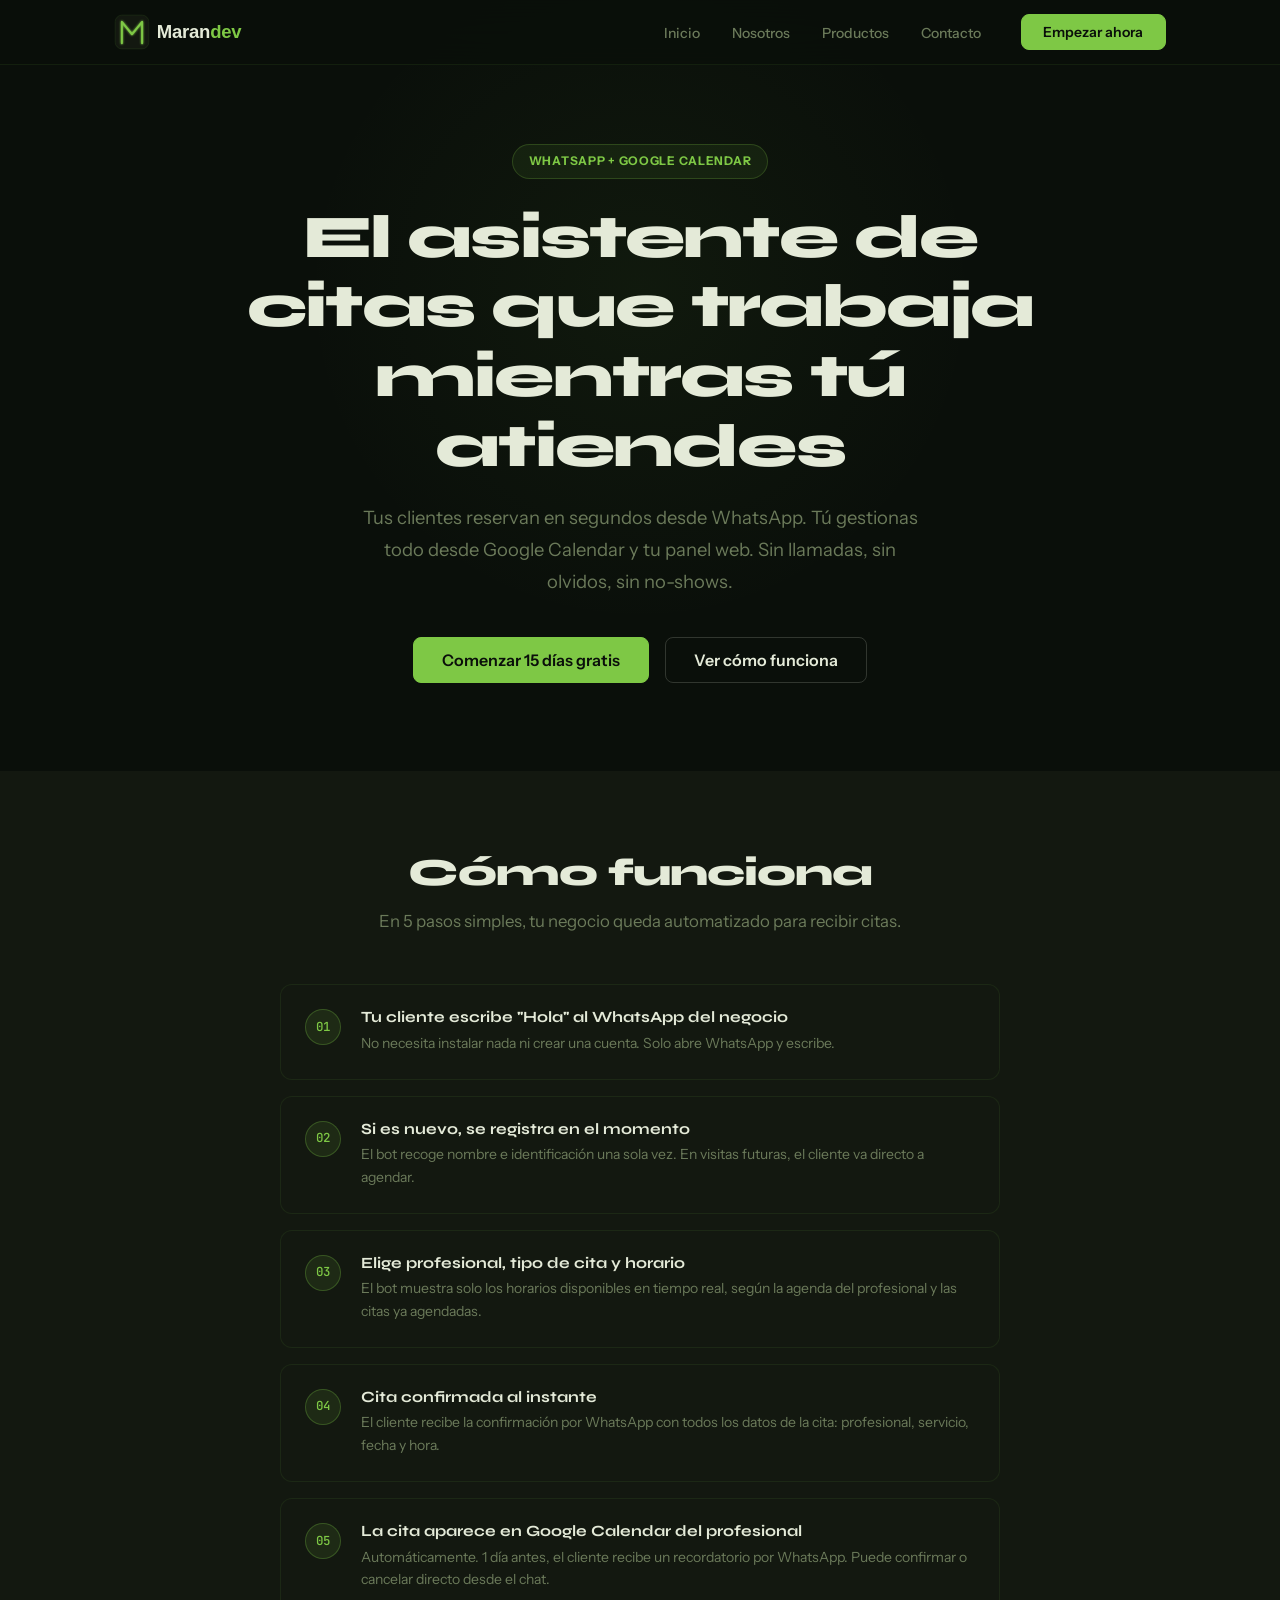
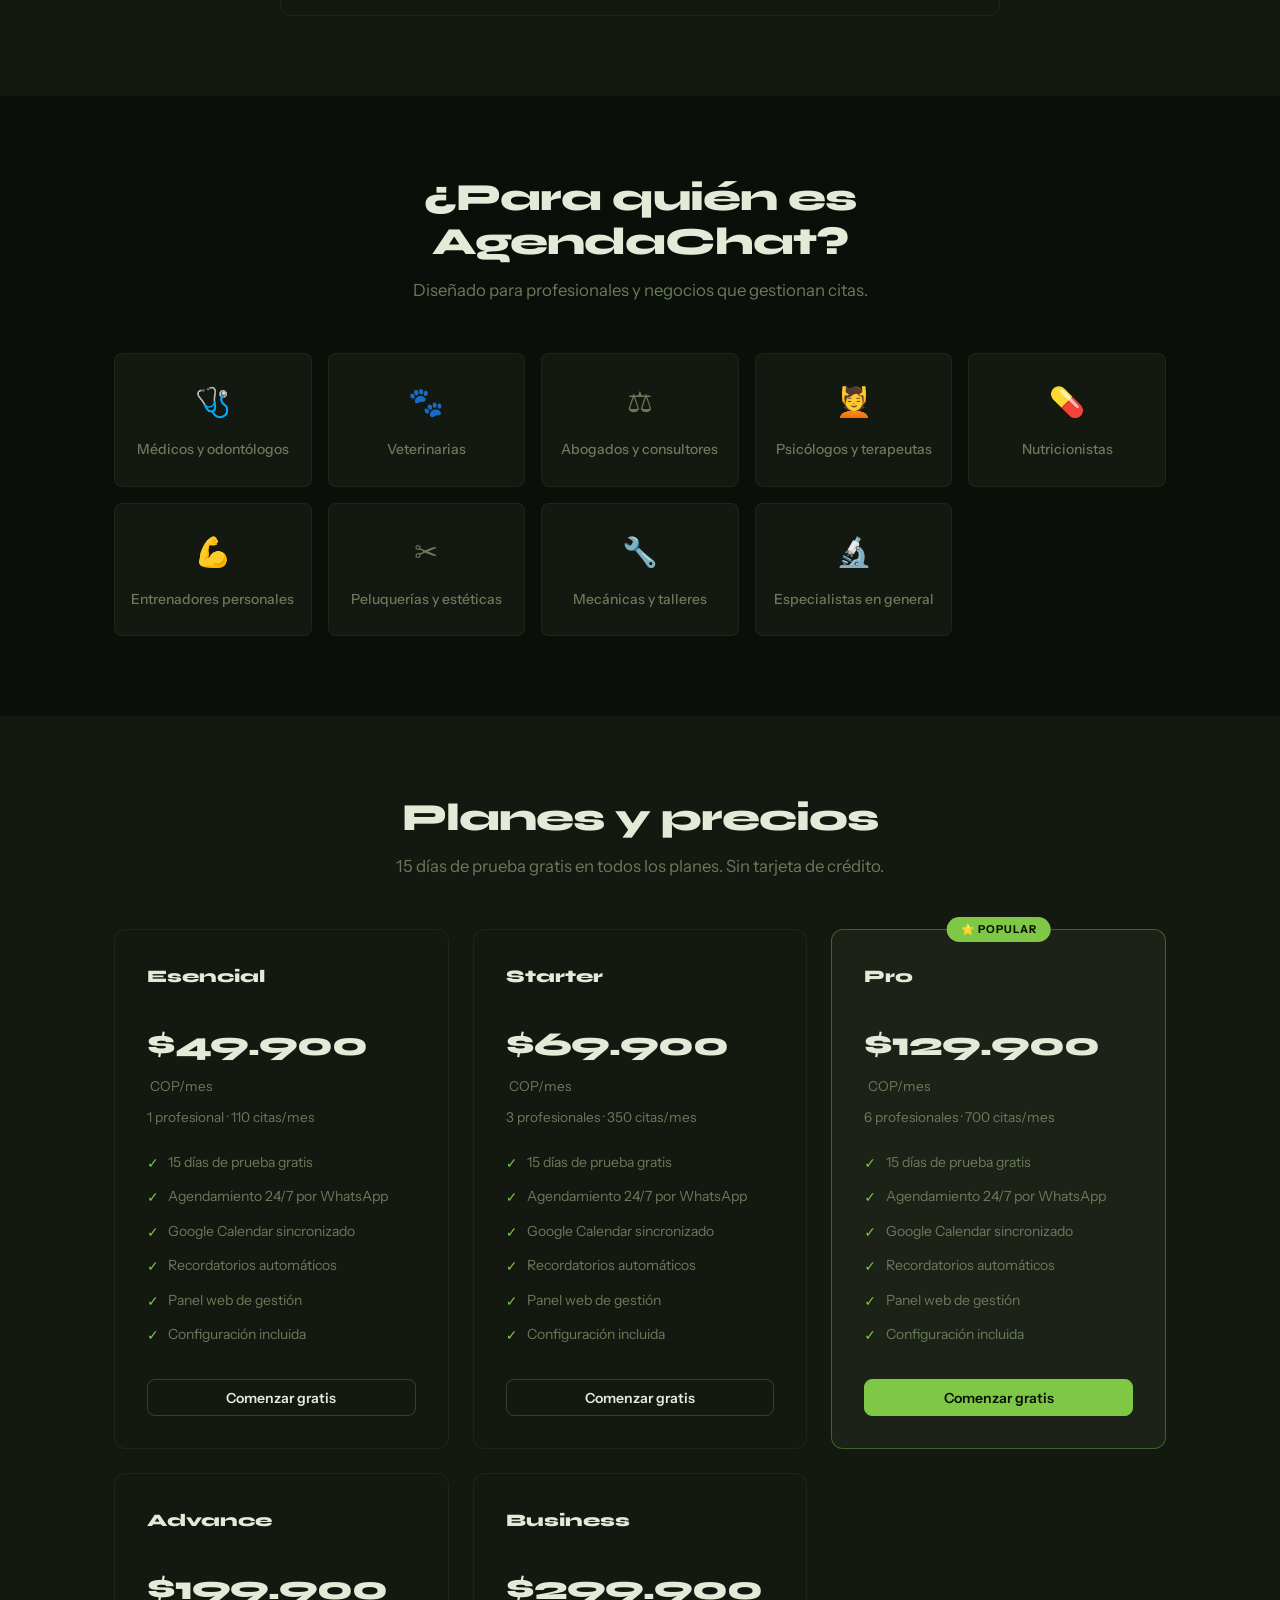
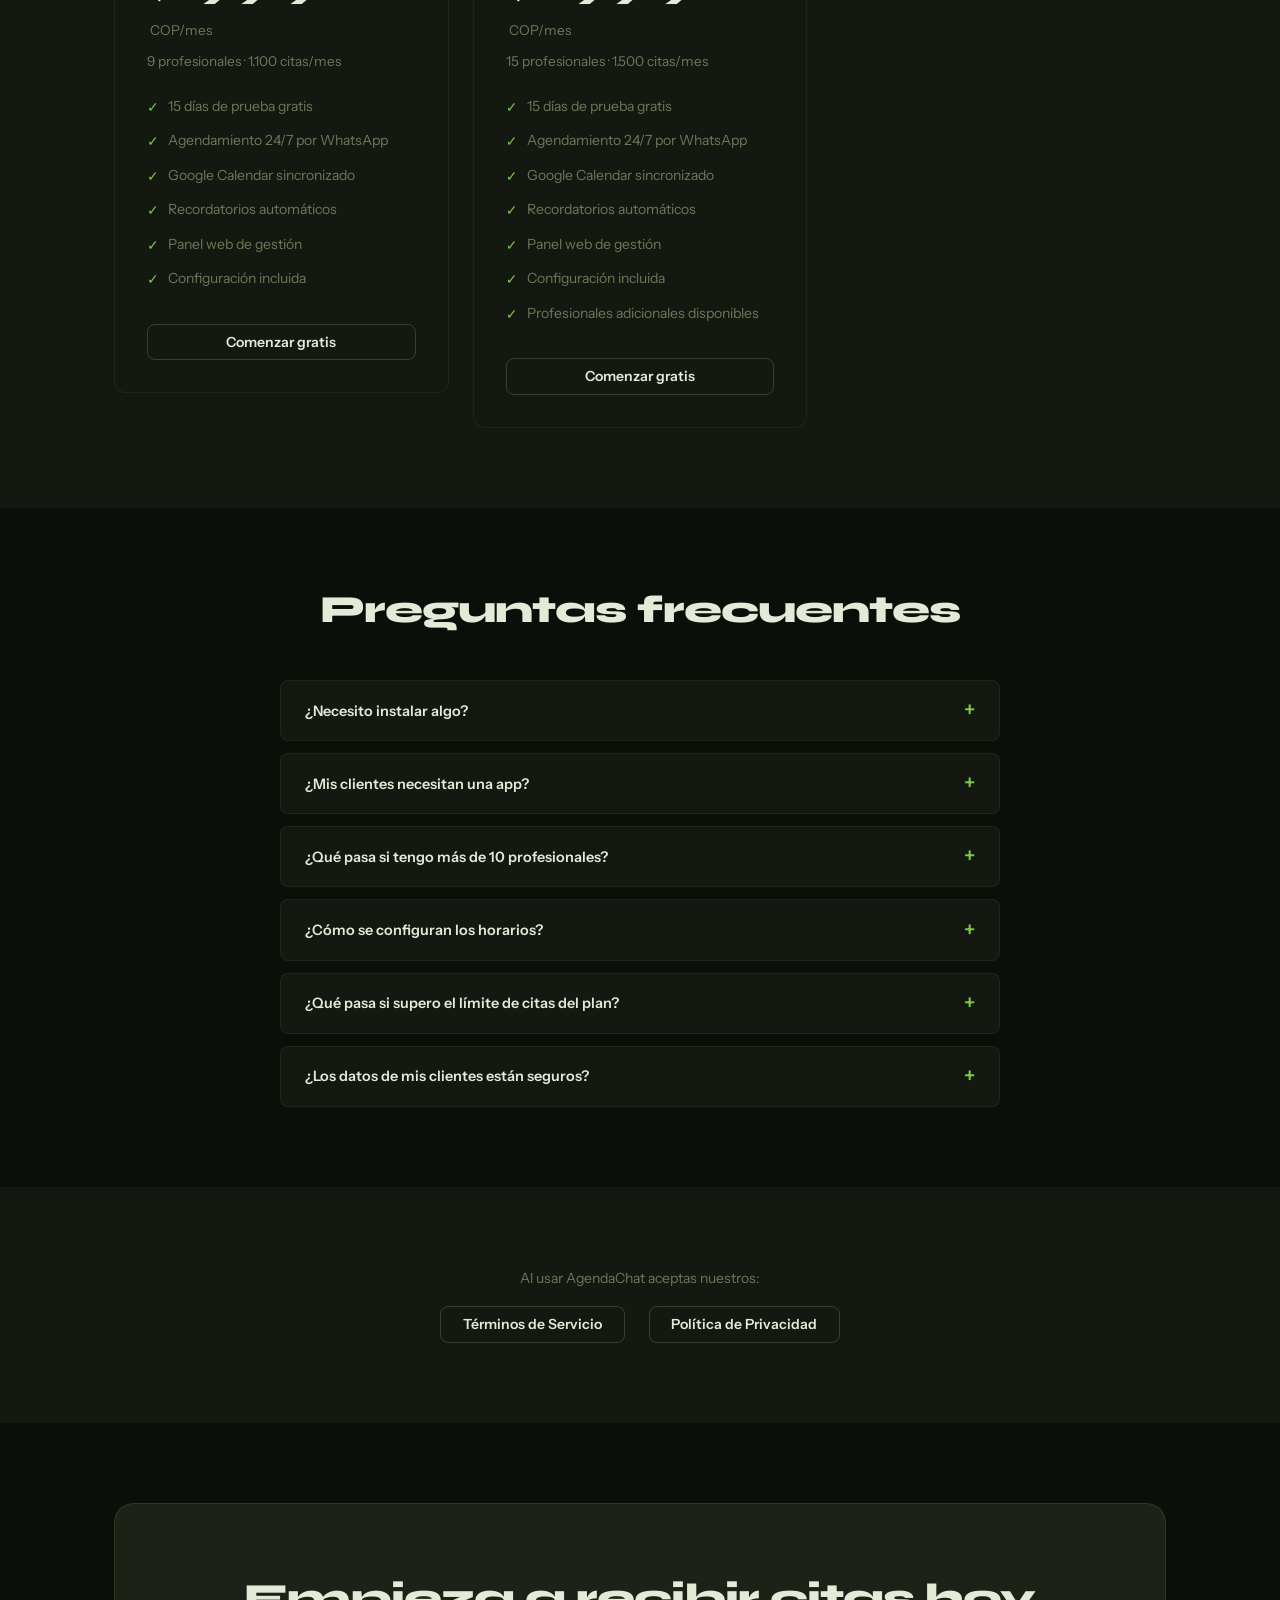
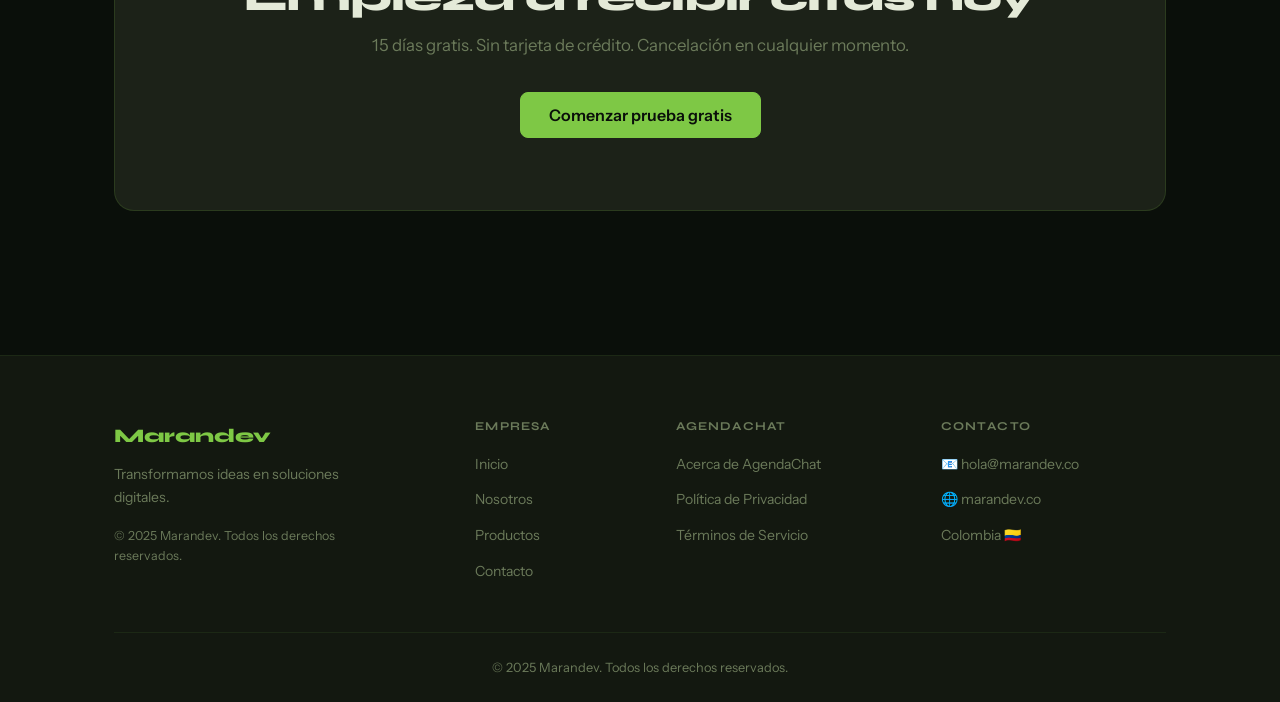
==== agendachat/index.html @ 050d2b7b "updte changes" ====
<!DOCTYPE html>
<html lang="es">
<head>
  <meta charset="UTF-8">
  <meta name="viewport" content="width=device-width, initial-scale=1.0">
  <title>AgendaChat — Agendamiento de citas por WhatsApp</title>
  <meta name="description" content="AgendaChat: tus clientes agendan citas por WhatsApp en segundos. Registro automático, recordatorios y sincronización con Google Calendar. Prueba 15 días gratis.">
  <link rel="preconnect" href="https://fonts.googleapis.com">
  <link rel="preconnect" href="https://fonts.gstatic.com" crossorigin>
  <link href="https://fonts.googleapis.com/css2?family=Instrument+Sans:ital,wght@0,400;0,500;0,600;1,400&family=JetBrains+Mono:wght@400;500&family=Syne:wght@700;800&display=swap" rel="stylesheet">
  <link rel="stylesheet" href="../css/style.css">
  <link rel="icon" type="image/svg+xml" href="/favicon.svg">
</head>
<body>

<!-- NAVBAR -->
<nav class="navbar" role="navigation" aria-label="Navegación principal">
  <div class="navbar-inner">
    <a href="../index.html" class="navbar-logo"><img src="/logo.svg" alt="Marandev" height="36"></a>
    <button class="hamburger" aria-label="Abrir menú" aria-expanded="false">
      <span></span><span></span><span></span>
    </button>
    <div class="navbar-menu">
      <ul class="navbar-nav">
        <li><a href="../index.html">Inicio</a></li>
        <li><a href="../nosotros.html">Nosotros</a></li>
        <li><a href="../productos.html">Productos</a></li>
        <li><a href="../contacto.html">Contacto</a></li>
      </ul>
      <a href="index.html" class="btn btn-primary">Empezar ahora</a>
    </div>
  </div>
</nav>

<main>

  <!-- HERO -->
  <section class="hero">
    <div class="container">
      <div class="hero-badge fade-up">WhatsApp + Google Calendar</div>
      <h1 class="fade-up d1">El asistente de citas que trabaja<br>mientras tú atiendes</h1>
      <p class="hero-sub fade-up d2">Tus clientes reservan en segundos desde WhatsApp. Tú gestionas todo desde Google Calendar y tu panel web. Sin llamadas, sin olvidos, sin no-shows.</p>
      <div class="hero-actions fade-up d3">
        <a href="../contacto.html" class="btn btn-primary btn-lg">Comenzar 15 días gratis</a>
        <a href="#como-funciona" class="btn btn-outline btn-lg">Ver cómo funciona</a>
      </div>
    </div>
  </section>

  <!-- CÓMO FUNCIONA -->
  <section class="section section-bg" id="como-funciona">
    <div class="container">
      <div class="section-header fade-up">
        <h2 class="section-title">Cómo funciona</h2>
        <p class="section-sub">En 5 pasos simples, tu negocio queda automatizado para recibir citas.</p>
      </div>
      <div class="steps">
        <div class="step fade-up d1">
          <div class="step-num">01</div>
          <div class="step-content">
            <h4>Tu cliente escribe "Hola" al WhatsApp del negocio</h4>
            <p>No necesita instalar nada ni crear una cuenta. Solo abre WhatsApp y escribe.</p>
          </div>
        </div>
        <div class="step fade-up d2">
          <div class="step-num">02</div>
          <div class="step-content">
            <h4>Si es nuevo, se registra en el momento</h4>
            <p>El bot recoge nombre e identificación una sola vez. En visitas futuras, el cliente va directo a agendar.</p>
          </div>
        </div>
        <div class="step fade-up d3">
          <div class="step-num">03</div>
          <div class="step-content">
            <h4>Elige profesional, tipo de cita y horario</h4>
            <p>El bot muestra solo los horarios disponibles en tiempo real, según la agenda del profesional y las citas ya agendadas.</p>
          </div>
        </div>
        <div class="step fade-up d1">
          <div class="step-num">04</div>
          <div class="step-content">
            <h4>Cita confirmada al instante</h4>
            <p>El cliente recibe la confirmación por WhatsApp con todos los datos de la cita: profesional, servicio, fecha y hora.</p>
          </div>
        </div>
        <div class="step fade-up d2">
          <div class="step-num">05</div>
          <div class="step-content">
            <h4>La cita aparece en Google Calendar del profesional</h4>
            <p>Automáticamente. 1 día antes, el cliente recibe un recordatorio por WhatsApp. Puede confirmar o cancelar directo desde el chat.</p>
          </div>
        </div>
      </div>
    </div>
  </section>

  <!-- PARA QUIÉN ES -->
  <section class="section">
    <div class="container">
      <div class="section-header fade-up">
        <h2 class="section-title">¿Para quién es AgendaChat?</h2>
        <p class="section-sub">Diseñado para profesionales y negocios que gestionan citas.</p>
      </div>
      <div class="para-quien-grid fade-up d1">
        <div class="para-quien-item">
          <span class="icon">🩺</span>
          <span>Médicos y odontólogos</span>
        </div>
        <div class="para-quien-item">
          <span class="icon">🐾</span>
          <span>Veterinarias</span>
        </div>
        <div class="para-quien-item">
          <span class="icon">⚖️</span>
          <span>Abogados y consultores</span>
        </div>
        <div class="para-quien-item">
          <span class="icon">💆</span>
          <span>Psicólogos y terapeutas</span>
        </div>
        <div class="para-quien-item">
          <span class="icon">💊</span>
          <span>Nutricionistas</span>
        </div>
        <div class="para-quien-item">
          <span class="icon">💪</span>
          <span>Entrenadores personales</span>
        </div>
        <div class="para-quien-item">
          <span class="icon">✂️</span>
          <span>Peluquerías y estéticas</span>
        </div>
        <div class="para-quien-item">
          <span class="icon">🔧</span>
          <span>Mecánicas y talleres</span>
        </div>
        <div class="para-quien-item">
          <span class="icon">🔬</span>
          <span>Especialistas en general</span>
        </div>
      </div>
    </div>
  </section>

  <!-- PLANES -->
  <section class="section section-bg">
    <div class="container">

      <div class="section-header fade-up">
        <h2 class="section-title">Planes y precios</h2>
        <p class="section-sub">15 días de prueba gratis en todos los planes. Sin tarjeta de crédito.</p>
      </div>

      <div class="plans-grid fade-up d1" style="justify-content:center">

        <!-- Esencial -->
        <div class="plan-card">
          <p class="plan-name">Esencial</p>
          <div class="plan-price">
            <span class="amount">$49.900</span>
            <span class="period">COP/mes</span>
          </div>
          <p class="plan-desc">1 profesional · 110 citas/mes</p>
          <ul class="plan-features">
            <li class="plan-feature"><span class="plan-check">✓</span> 15 días de prueba gratis</li>
            <li class="plan-feature"><span class="plan-check">✓</span> Agendamiento 24/7 por WhatsApp</li>
            <li class="plan-feature"><span class="plan-check">✓</span> Google Calendar sincronizado</li>
            <li class="plan-feature"><span class="plan-check">✓</span> Recordatorios automáticos</li>
            <li class="plan-feature"><span class="plan-check">✓</span> Panel web de gestión</li>
            <li class="plan-feature"><span class="plan-check">✓</span> Configuración incluida</li>
          </ul>
          <a href="../contacto.html" class="btn btn-outline">Comenzar gratis</a>
        </div>

        <!-- Starter -->
        <div class="plan-card">
          <p class="plan-name">Starter</p>
          <div class="plan-price">
            <span class="amount">$69.900</span>
            <span class="period">COP/mes</span>
          </div>
          <p class="plan-desc">3 profesionales · 350 citas/mes</p>
          <ul class="plan-features">
            <li class="plan-feature"><span class="plan-check">✓</span> 15 días de prueba gratis</li>
            <li class="plan-feature"><span class="plan-check">✓</span> Agendamiento 24/7 por WhatsApp</li>
            <li class="plan-feature"><span class="plan-check">✓</span> Google Calendar sincronizado</li>
            <li class="plan-feature"><span class="plan-check">✓</span> Recordatorios automáticos</li>
            <li class="plan-feature"><span class="plan-check">✓</span> Panel web de gestión</li>
            <li class="plan-feature"><span class="plan-check">✓</span> Configuración incluida</li>
          </ul>
          <a href="../contacto.html" class="btn btn-outline">Comenzar gratis</a>
        </div>

        <!-- Pro -->
        <div class="plan-card popular">
          <div class="plan-popular-badge">⭐ Popular</div>
          <p class="plan-name">Pro</p>
          <div class="plan-price">
            <span class="amount">$129.900</span>
            <span class="period">COP/mes</span>
          </div>
          <p class="plan-desc">6 profesionales · 700 citas/mes</p>
          <ul class="plan-features">
            <li class="plan-feature"><span class="plan-check">✓</span> 15 días de prueba gratis</li>
            <li class="plan-feature"><span class="plan-check">✓</span> Agendamiento 24/7 por WhatsApp</li>
            <li class="plan-feature"><span class="plan-check">✓</span> Google Calendar sincronizado</li>
            <li class="plan-feature"><span class="plan-check">✓</span> Recordatorios automáticos</li>
            <li class="plan-feature"><span class="plan-check">✓</span> Panel web de gestión</li>
            <li class="plan-feature"><span class="plan-check">✓</span> Configuración incluida</li>
          </ul>
          <a href="../contacto.html" class="btn btn-primary">Comenzar gratis</a>
        </div>

        <!-- Advance -->
        <div class="plan-card">
          <p class="plan-name">Advance</p>
          <div class="plan-price">
            <span class="amount">$199.900</span>
            <span class="period">COP/mes</span>
          </div>
          <p class="plan-desc">9 profesionales · 1.100 citas/mes</p>
          <ul class="plan-features">
            <li class="plan-feature"><span class="plan-check">✓</span> 15 días de prueba gratis</li>
            <li class="plan-feature"><span class="plan-check">✓</span> Agendamiento 24/7 por WhatsApp</li>
            <li class="plan-feature"><span class="plan-check">✓</span> Google Calendar sincronizado</li>
            <li class="plan-feature"><span class="plan-check">✓</span> Recordatorios automáticos</li>
            <li class="plan-feature"><span class="plan-check">✓</span> Panel web de gestión</li>
            <li class="plan-feature"><span class="plan-check">✓</span> Configuración incluida</li>
          </ul>
          <a href="../contacto.html" class="btn btn-outline">Comenzar gratis</a>
        </div>

        <!-- Business -->
        <div class="plan-card">
          <p class="plan-name">Business</p>
          <div class="plan-price">
            <span class="amount">$299.900</span>
            <span class="period">COP/mes</span>
          </div>
          <p class="plan-desc">15 profesionales · 1.500 citas/mes</p>
          <ul class="plan-features">
            <li class="plan-feature"><span class="plan-check">✓</span> 15 días de prueba gratis</li>
            <li class="plan-feature"><span class="plan-check">✓</span> Agendamiento 24/7 por WhatsApp</li>
            <li class="plan-feature"><span class="plan-check">✓</span> Google Calendar sincronizado</li>
            <li class="plan-feature"><span class="plan-check">✓</span> Recordatorios automáticos</li>
            <li class="plan-feature"><span class="plan-check">✓</span> Panel web de gestión</li>
            <li class="plan-feature"><span class="plan-check">✓</span> Configuración incluida</li>
            <li class="plan-feature"><span class="plan-check">✓</span> Profesionales adicionales disponibles</li>
          </ul>
          <a href="../contacto.html" class="btn btn-outline">Comenzar gratis</a>
        </div>

      </div>
    </div>
  </section>

  <!-- FAQ -->
  <section class="section">
    <div class="container">
      <div class="section-header fade-up">
        <h2 class="section-title">Preguntas frecuentes</h2>
      </div>
      <div class="faq fade-up d1">

        <div class="faq-item">
          <button class="faq-question" aria-expanded="false">
            ¿Necesito instalar algo?
            <span class="faq-icon">+</span>
          </button>
          <div class="faq-answer">
            <div class="faq-answer-inner">
              No. AgendaChat funciona con WhatsApp y Google Calendar que ya tienes. No hay apps que descargar ni software que instalar.
            </div>
          </div>
        </div>

        <div class="faq-item">
          <button class="faq-question" aria-expanded="false">
            ¿Mis clientes necesitan una app?
            <span class="faq-icon">+</span>
          </button>
          <div class="faq-answer">
            <div class="faq-answer-inner">
              No. Solo necesitan WhatsApp, que prácticamente todos tienen instalado en su teléfono. El proceso es completamente natural: abren un chat y el bot los guía.
            </div>
          </div>
        </div>

        <div class="faq-item">
          <button class="faq-question" aria-expanded="false">
            ¿Qué pasa si tengo más de 10 profesionales?
            <span class="faq-icon">+</span>
          </button>
          <div class="faq-answer">
            <div class="faq-answer-inner">
              El plan Business cubre hasta 15 profesionales. Si necesitas más, puedes agregar profesionales adicionales por $32.000 COP/mes cada uno (+120 citas/mes por profesional). Contáctanos y lo configuramos juntos.
            </div>
          </div>
        </div>

        <div class="faq-item">
          <button class="faq-question" aria-expanded="false">
            ¿Cómo se configuran los horarios?
            <span class="faq-icon">+</span>
          </button>
          <div class="faq-answer">
            <div class="faq-answer-inner">
              Nosotros configuramos todo en el onboarding inicial: horarios, servicios y disponibilidad. Después puedes ajustar los horarios desde el panel web cuando lo necesites, sin depender de nosotros.
            </div>
          </div>
        </div>

        <div class="faq-item">
          <button class="faq-question" aria-expanded="false">
            ¿Qué pasa si supero el límite de citas del plan?
            <span class="faq-icon">+</span>
          </button>
          <div class="faq-answer">
            <div class="faq-answer-inner">
              Las citas adicionales se cobran según tu plan (entre $90 y $200 COP por cita extra). El servicio no se interrumpe. Si ves que superas el límite con frecuencia, te recomendaremos el plan más adecuado.
            </div>
          </div>
        </div>

        <div class="faq-item">
          <button class="faq-question" aria-expanded="false">
            ¿Los datos de mis clientes están seguros?
            <span class="faq-icon">+</span>
          </button>
          <div class="faq-answer">
            <div class="faq-answer-inner">
              Sí. Implementamos medidas de seguridad técnicas y organizativas para proteger la información. Para más detalles, consulta nuestra <a href="privacidad.html" style="color:var(--green)">Política de Privacidad</a>.
            </div>
          </div>
        </div>

      </div>
    </div>
  </section>

  <!-- LINKS LEGALES -->
  <section class="section section-bg">
    <div class="container">
      <div style="max-width:620px;margin:0 auto;text-align:center" class="fade-up">
        <p style="font-size:0.875rem;color:var(--muted);margin-bottom:1rem">Al usar AgendaChat aceptas nuestros:</p>
        <div style="display:flex;gap:1.5rem;justify-content:center;flex-wrap:wrap">
          <a href="terminos.html" class="btn btn-outline">Términos de Servicio</a>
          <a href="privacidad.html" class="btn btn-outline">Política de Privacidad</a>
        </div>
      </div>
    </div>
  </section>

  <!-- CTA -->
  <section class="section">
    <div class="container">
      <div class="cta-banner fade-up">
        <h2>Empieza a recibir citas hoy</h2>
        <p>15 días gratis. Sin tarjeta de crédito. Cancelación en cualquier momento.</p>
        <a href="../contacto.html" class="btn btn-primary btn-lg">Comenzar prueba gratis</a>
      </div>
    </div>
  </section>

</main>

<!-- FOOTER -->
<footer class="footer">
  <div class="container">
    <div class="footer-grid">
      <div class="footer-col">
        <a href="../index.html" class="footer-logo">Marandev</a>
        <p>Transformamos ideas en soluciones digitales.</p>
        <p class="footer-copy">© 2025 Marandev. Todos los derechos reservados.</p>
      </div>
      <div class="footer-col">
        <h4>Empresa</h4>
        <ul>
          <li><a href="../index.html">Inicio</a></li>
          <li><a href="../nosotros.html">Nosotros</a></li>
          <li><a href="../productos.html">Productos</a></li>
          <li><a href="../contacto.html">Contacto</a></li>
        </ul>
      </div>
      <div class="footer-col">
        <h4>AgendaChat</h4>
        <ul>
          <li><a href="index.html">Acerca de AgendaChat</a></li>
          <li><a href="privacidad.html">Política de Privacidad</a></li>
          <li><a href="terminos.html">Términos de Servicio</a></li>
        </ul>
      </div>
      <div class="footer-col">
        <h4>Contacto</h4>
        <ul>
          <li><span>📧 hola@marandev.co</span></li>
          <li><span>🌐 marandev.co</span></li>
          <li><span>Colombia 🇨🇴</span></li>
        </ul>
      </div>
    </div>
    <div class="footer-bottom">
      <p>© 2025 Marandev. Todos los derechos reservados.</p>
    </div>
  </div>
</footer>

<script src="../js/main.js"></script>
</body>
</html>
---- css/style.css ----
/* ============================================================
   Marandev.co — Estilos globales
   ============================================================ */

/* Fuentes Google */
@import url('https://fonts.googleapis.com/css2?family=Instrument+Sans:ital,wght@0,400;0,500;0,600;1,400&family=JetBrains+Mono:wght@400;500&family=Syne:wght@700;800&display=swap');

/* Variables */
:root {
  --bg:        #0a0f0a;
  --surface:   #131810;
  --surface-2: #1c2218;
  --green:     #7ec845;
  --amber:     #f0c040;
  --text:      #e4ead8;
  --muted:     #6b7a5a;
  --border:    rgba(126, 200, 69, 0.09);
  --border-h:  rgba(126, 200, 69, 0.30);
  --max-w:     1100px;
  --r:         12px;
  --r-sm:      8px;
  --t:         0.22s ease;
}

/* Reset */
*, *::before, *::after { box-sizing: border-box; margin: 0; padding: 0; }
html { scroll-behavior: smooth; }
body {
  font-family: 'Instrument Sans', system-ui, sans-serif;
  background: var(--bg);
  color: var(--text);
  line-height: 1.65;
  -webkit-font-smoothing: antialiased;
}
a { color: inherit; text-decoration: none; }
ul { list-style: none; }
img { max-width: 100%; display: block; }
h1, h2, h3, h4, h5 { font-family: 'Syne', sans-serif; line-height: 1.15; }

/* Contenedor */
.container {
  max-width: var(--max-w);
  margin: 0 auto;
  padding: 0 1.5rem;
}

/* ============================================================
   NAVBAR
   ============================================================ */

.navbar {
  position: fixed;
  top: 0; left: 0; right: 0;
  z-index: 1000;
  background: rgba(10, 15, 10, 0.75);
  backdrop-filter: blur(18px);
  -webkit-backdrop-filter: blur(18px);
  border-bottom: 1px solid var(--border);
}

.navbar-inner {
  max-width: var(--max-w);
  margin: 0 auto;
  padding: 0 1.5rem;
  height: 64px;
  display: flex;
  align-items: center;
  justify-content: space-between;
  gap: 2rem;
}

.navbar-logo {
  font-family: 'Syne', sans-serif;
  font-weight: 800;
  font-size: 1.35rem;
  color: var(--green);
  letter-spacing: -0.02em;
  flex-shrink: 0;
}

.navbar-menu {
  display: flex;
  align-items: center;
  gap: 2.5rem;
}

.navbar-nav {
  display: flex;
  align-items: center;
  gap: 2rem;
}

.navbar-nav a {
  font-size: 0.875rem;
  font-weight: 500;
  color: var(--muted);
  transition: color var(--t);
}

.navbar-nav a:hover,
.navbar-nav a.active {
  color: var(--text);
}

/* Hamburger */
.hamburger {
  display: none;
  flex-direction: column;
  justify-content: center;
  gap: 5px;
  width: 38px;
  height: 38px;
  background: none;
  border: none;
  cursor: pointer;
  padding: 6px;
}

.hamburger span {
  display: block;
  width: 22px;
  height: 2px;
  background: var(--text);
  border-radius: 2px;
  transition: all 0.3s ease;
  transform-origin: center;
}

.hamburger.open span:nth-child(1) { transform: translateY(7px) rotate(45deg); }
.hamburger.open span:nth-child(2) { opacity: 0; transform: scaleX(0); }
.hamburger.open span:nth-child(3) { transform: translateY(-7px) rotate(-45deg); }

/* ============================================================
   BOTONES
   ============================================================ */

.btn {
  display: inline-flex;
  align-items: center;
  justify-content: center;
  gap: 0.5rem;
  padding: 0.65rem 1.35rem;
  border-radius: var(--r-sm);
  font-family: 'Instrument Sans', sans-serif;
  font-weight: 600;
  font-size: 0.875rem;
  cursor: pointer;
  transition: all var(--t);
  border: 1.5px solid transparent;
  white-space: nowrap;
  text-decoration: none;
  line-height: 1;
}

.btn-primary {
  background: var(--green);
  color: #0a0f0a;
  border-color: var(--green);
}

.btn-primary:hover {
  background: #90db4e;
  border-color: #90db4e;
  transform: translateY(-1px);
  box-shadow: 0 6px 22px rgba(126, 200, 69, 0.28);
}

.btn-outline {
  background: transparent;
  color: var(--text);
  border-color: rgba(228, 234, 216, 0.18);
}

.btn-outline:hover {
  border-color: var(--green);
  color: var(--green);
}

.btn-lg {
  padding: 0.875rem 1.75rem;
  font-size: 1rem;
}

.btn-disabled,
.btn[disabled] {
  background: var(--surface-2) !important;
  color: var(--muted) !important;
  border-color: var(--border) !important;
  cursor: not-allowed;
  pointer-events: none;
  box-shadow: none !important;
  transform: none !important;
}

/* ============================================================
   HERO
   ============================================================ */

.hero {
  padding: 9rem 0 5.5rem;
  text-align: center;
  position: relative;
  overflow: hidden;
}

.hero::before {
  content: '';
  position: absolute;
  top: -60px; left: 50%;
  transform: translateX(-50%);
  width: 700px;
  height: 700px;
  background: radial-gradient(circle, rgba(126, 200, 69, 0.055) 0%, transparent 68%);
  pointer-events: none;
}

.hero-badge {
  display: inline-flex;
  align-items: center;
  gap: 0.5rem;
  padding: 0.4rem 1rem;
  background: rgba(126, 200, 69, 0.08);
  border: 1px solid rgba(126, 200, 69, 0.22);
  border-radius: 100px;
  font-size: 0.75rem;
  font-weight: 700;
  color: var(--green);
  letter-spacing: 0.06em;
  text-transform: uppercase;
  margin-bottom: 1.5rem;
}

.hero h1 {
  font-size: clamp(2.2rem, 5.5vw, 3.8rem);
  font-weight: 800;
  letter-spacing: -0.03em;
  max-width: 820px;
  margin: 0 auto 1.25rem;
}

.hero-sub {
  font-size: clamp(0.975rem, 2vw, 1.15rem);
  color: var(--muted);
  max-width: 560px;
  margin: 0 auto 2.5rem;
  line-height: 1.72;
}

.hero-actions {
  display: flex;
  align-items: center;
  justify-content: center;
  gap: 1rem;
  flex-wrap: wrap;
}

/* Hero variante — páginas internas */
.hero-inner {
  padding: 8rem 0 4rem;
  text-align: center;
}

.hero-inner h1 {
  font-size: clamp(2rem, 5vw, 3.2rem);
  font-weight: 800;
  letter-spacing: -0.03em;
  margin-bottom: 1rem;
}

.hero-inner .hero-sub {
  max-width: 620px;
}

/* ============================================================
   SECCIONES
   ============================================================ */

.section {
  padding: 5rem 0;
}

.section-bg {
  background: var(--surface);
}

.section-header {
  text-align: center;
  max-width: 680px;
  margin: 0 auto 3rem;
}

.section-title {
  font-size: clamp(1.75rem, 4vw, 2.4rem);
  font-weight: 800;
  letter-spacing: -0.025em;
  margin-bottom: 0.75rem;
}

.section-sub {
  color: var(--muted);
  font-size: 1.05rem;
  line-height: 1.72;
}

/* ============================================================
   CARDS
   ============================================================ */

.card {
  background: var(--surface);
  border: 1px solid var(--border);
  border-radius: var(--r);
  padding: 2rem;
  transition: transform var(--t), border-color var(--t), box-shadow var(--t);
}

.card:hover {
  transform: translateY(-4px);
  border-color: var(--border-h);
  box-shadow: 0 14px 42px rgba(0, 0, 0, 0.28);
}

.card-icon {
  font-size: 2rem;
  display: block;
  margin-bottom: 1rem;
}

.card-title {
  font-family: 'Syne', sans-serif;
  font-size: 1.05rem;
  font-weight: 700;
  margin-bottom: 0.5rem;
}

.card-text {
  color: var(--muted);
  font-size: 0.9rem;
  line-height: 1.68;
}

/* Grillas */
.grid-3 {
  display: grid;
  grid-template-columns: repeat(auto-fit, minmax(270px, 1fr));
  gap: 1.5rem;
}

.grid-2 {
  display: grid;
  grid-template-columns: repeat(auto-fit, minmax(320px, 1fr));
  gap: 2rem;
}

/* ============================================================
   PRODUCT CARDS
   ============================================================ */

.product-card {
  background: var(--surface);
  border: 1px solid var(--border);
  border-radius: var(--r);
  padding: 2rem;
  display: flex;
  flex-direction: column;
  gap: 1.25rem;
  transition: transform var(--t), border-color var(--t), box-shadow var(--t);
}

.product-card:hover {
  transform: translateY(-4px);
  border-color: var(--border-h);
  box-shadow: 0 14px 42px rgba(0, 0, 0, 0.28);
}

.product-badge {
  display: inline-flex;
  align-items: center;
  padding: 0.3rem 0.75rem;
  border-radius: 100px;
  font-size: 0.72rem;
  font-weight: 700;
  letter-spacing: 0.06em;
  text-transform: uppercase;
  width: fit-content;
}

.product-badge.available {
  background: rgba(126, 200, 69, 0.1);
  color: var(--green);
  border: 1px solid rgba(126, 200, 69, 0.22);
}

.product-badge.soon {
  background: rgba(107, 122, 90, 0.12);
  color: var(--muted);
  border: 1px solid var(--border);
}

.product-card h3 {
  font-size: 1.55rem;
  font-weight: 800;
  letter-spacing: -0.02em;
}

.product-card p {
  color: var(--muted);
  line-height: 1.72;
  font-size: 0.925rem;
}

.product-features {
  display: flex;
  flex-direction: column;
  gap: 0.5rem;
}

.product-feature {
  display: flex;
  align-items: center;
  gap: 0.6rem;
  font-size: 0.875rem;
  color: var(--muted);
}

.product-feature::before {
  content: '→';
  color: var(--green);
  font-weight: 700;
  font-size: 0.8rem;
  flex-shrink: 0;
}

/* ============================================================
   PLANES / PRECIOS
   ============================================================ */

.plans-grid {
  display: grid;
  grid-template-columns: repeat(auto-fit, minmax(280px, 1fr));
  gap: 1.5rem;
  align-items: start;
}

.plan-card {
  background: var(--surface);
  border: 1px solid var(--border);
  border-radius: var(--r);
  padding: 2rem;
  position: relative;
  display: flex;
  flex-direction: column;
  gap: 0;
  transition: transform var(--t), border-color var(--t), box-shadow var(--t);
}

.plan-card:hover {
  transform: translateY(-4px);
  box-shadow: 0 18px 52px rgba(0, 0, 0, 0.32);
}

.plan-card.popular {
  border-color: rgba(126, 200, 69, 0.38);
  background: var(--surface-2);
}

.plan-popular-badge {
  position: absolute;
  top: -13px;
  left: 50%;
  transform: translateX(-50%);
  background: var(--green);
  color: #0a0f0a;
  font-size: 0.68rem;
  font-weight: 800;
  letter-spacing: 0.08em;
  text-transform: uppercase;
  padding: 0.22rem 0.9rem;
  border-radius: 100px;
  white-space: nowrap;
}

.plan-name {
  font-family: 'Syne', sans-serif;
  font-size: 1.1rem;
  font-weight: 800;
  margin-bottom: 0.35rem;
}

.plan-price {
  margin: 1.25rem 0 0.5rem;
}

.plan-price .amount {
  font-family: 'Syne', sans-serif;
  font-size: 2.1rem;
  font-weight: 800;
  letter-spacing: -0.03em;
}

.plan-price .period {
  font-size: 0.85rem;
  color: var(--muted);
  margin-left: 0.2rem;
}

.plan-desc {
  font-size: 0.85rem;
  color: var(--muted);
  margin-bottom: 1.5rem;
  line-height: 1.5;
}

.plan-features {
  display: flex;
  flex-direction: column;
  gap: 0.65rem;
  margin-bottom: 2rem;
  flex: 1;
}

.plan-feature {
  display: flex;
  align-items: flex-start;
  gap: 0.6rem;
  font-size: 0.875rem;
  color: var(--muted);
}

.plan-check {
  color: var(--green);
  font-weight: 700;
  flex-shrink: 0;
  margin-top: 1px;
}

.plan-card .btn { width: 100%; margin-top: auto; }

/* ============================================================
   PASOS / CÓMO FUNCIONA
   ============================================================ */

.steps {
  display: flex;
  flex-direction: column;
  gap: 1rem;
  max-width: 720px;
  margin: 0 auto;
}

.step {
  display: flex;
  gap: 1.25rem;
  align-items: flex-start;
  background: var(--surface);
  border: 1px solid var(--border);
  border-radius: var(--r);
  padding: 1.5rem;
  transition: border-color var(--t);
}

.step:hover { border-color: var(--border-h); }

.step-num {
  flex-shrink: 0;
  width: 36px;
  height: 36px;
  background: rgba(126, 200, 69, 0.1);
  border: 1px solid rgba(126, 200, 69, 0.28);
  border-radius: 50%;
  display: flex;
  align-items: center;
  justify-content: center;
  font-family: 'JetBrains Mono', monospace;
  font-size: 0.78rem;
  font-weight: 500;
  color: var(--green);
}

.step-content h4 {
  font-size: 0.975rem;
  font-weight: 700;
  margin-bottom: 0.3rem;
}

.step-content p {
  font-size: 0.875rem;
  color: var(--muted);
  line-height: 1.62;
}

/* ============================================================
   PARA QUIÉN ES
   ============================================================ */

.para-quien-grid {
  display: grid;
  grid-template-columns: repeat(auto-fill, minmax(190px, 1fr));
  gap: 1rem;
}

.para-quien-item {
  background: var(--surface);
  border: 1px solid var(--border);
  border-radius: var(--r-sm);
  padding: 1.5rem 1rem;
  text-align: center;
  transition: border-color var(--t), transform var(--t);
}

.para-quien-item:hover {
  border-color: var(--border-h);
  transform: translateY(-3px);
}

.para-quien-item .icon {
  font-size: 1.8rem;
  display: block;
  margin-bottom: 0.6rem;
}

.para-quien-item span {
  font-size: 0.875rem;
  font-weight: 500;
  color: var(--muted);
}

/* ============================================================
   FAQ
   ============================================================ */

.faq {
  max-width: 720px;
  margin: 0 auto;
  display: flex;
  flex-direction: column;
  gap: 0.75rem;
}

.faq-item {
  background: var(--surface);
  border: 1px solid var(--border);
  border-radius: var(--r-sm);
  overflow: hidden;
  transition: border-color var(--t);
}

.faq-item:hover { border-color: var(--border-h); }

.faq-question {
  width: 100%;
  background: none;
  border: none;
  padding: 1.2rem 1.5rem;
  display: flex;
  align-items: center;
  justify-content: space-between;
  gap: 1rem;
  cursor: pointer;
  color: var(--text);
  font-family: 'Instrument Sans', sans-serif;
  font-size: 0.9rem;
  font-weight: 600;
  text-align: left;
}

.faq-icon {
  flex-shrink: 0;
  font-size: 1.3rem;
  color: var(--green);
  line-height: 1;
  transition: transform 0.3s ease;
}

.faq-item.open .faq-icon { transform: rotate(45deg); }

.faq-answer {
  max-height: 0;
  overflow: hidden;
  transition: max-height 0.32s ease;
}

.faq-answer-inner {
  padding: 0 1.5rem 1.25rem;
  color: var(--muted);
  font-size: 0.875rem;
  line-height: 1.72;
}

.faq-item.open .faq-answer { max-height: 300px; }

/* ============================================================
   BANNER CTA
   ============================================================ */

.cta-banner {
  background: var(--surface-2);
  border: 1px solid rgba(126, 200, 69, 0.15);
  border-radius: 1.25rem;
  padding: 4.5rem 2rem;
  text-align: center;
}

.cta-banner h2 {
  font-size: clamp(1.8rem, 4vw, 2.4rem);
  font-weight: 800;
  letter-spacing: -0.025em;
  margin-bottom: 0.75rem;
}

.cta-banner p {
  color: var(--muted);
  font-size: 1.05rem;
  margin-bottom: 2rem;
}

/* ============================================================
   MISIÓN / VISIÓN
   ============================================================ */

.mv-grid {
  display: grid;
  grid-template-columns: 1fr 1fr;
  gap: 1.5rem;
}

.mv-card {
  background: var(--surface);
  border: 1px solid var(--border);
  border-radius: var(--r);
  padding: 2.5rem;
}

.mv-label {
  font-size: 0.72rem;
  font-weight: 700;
  letter-spacing: 0.1em;
  text-transform: uppercase;
  color: var(--green);
  margin-bottom: 0.75rem;
}

.mv-card h3 {
  font-size: 1.15rem;
  font-weight: 800;
  margin-bottom: 1rem;
}

.mv-card p {
  color: var(--muted);
  line-height: 1.78;
  font-size: 0.9rem;
}

/* Historia */
.historia {
  max-width: 700px;
  margin: 0 auto;
}

.historia p {
  color: var(--muted);
  line-height: 1.82;
  margin-bottom: 1.25rem;
  font-size: 0.95rem;
}

/* ============================================================
   CONTACTO
   ============================================================ */

.contact-grid {
  display: grid;
  grid-template-columns: 1fr 1.55fr;
  gap: 4rem;
  align-items: start;
}

.contact-info {
  display: flex;
  flex-direction: column;
  gap: 2rem;
}

.contact-item {
  display: flex;
  align-items: flex-start;
  gap: 1rem;
}

.contact-item-icon {
  font-size: 1.3rem;
  flex-shrink: 0;
  margin-top: 2px;
}

.contact-item-text h4 {
  font-size: 0.875rem;
  font-weight: 700;
  margin-bottom: 0.2rem;
}

.contact-item-text p {
  font-size: 0.875rem;
  color: var(--muted);
  line-height: 1.6;
}

.form {
  display: flex;
  flex-direction: column;
  gap: 1.25rem;
}

.form-group {
  display: flex;
  flex-direction: column;
  gap: 0.42rem;
}

.form-label {
  font-size: 0.78rem;
  font-weight: 600;
  color: var(--muted);
  letter-spacing: 0.04em;
  text-transform: uppercase;
}

.form-input,
.form-select,
.form-textarea {
  width: 100%;
  background: var(--surface-2);
  border: 1px solid var(--border);
  border-radius: var(--r-sm);
  padding: 0.78rem 1rem;
  color: var(--text);
  font-family: 'Instrument Sans', sans-serif;
  font-size: 0.9rem;
  transition: border-color var(--t);
  outline: none;
}

.form-input::placeholder,
.form-textarea::placeholder {
  color: var(--muted);
}

.form-input:focus,
.form-select:focus,
.form-textarea:focus {
  border-color: rgba(126, 200, 69, 0.42);
}

.form-textarea {
  resize: vertical;
  min-height: 140px;
  line-height: 1.65;
}

.form-select {
  appearance: none;
  -webkit-appearance: none;
  cursor: pointer;
  background-image: url("data:image/svg+xml,%3Csvg xmlns='http://www.w3.org/2000/svg' width='12' height='7' viewBox='0 0 12 7'%3E%3Cpath fill='%236b7a5a' d='M6 7L0 0h12z'/%3E%3C/svg%3E");
  background-repeat: no-repeat;
  background-position: right 1rem center;
}

.form-select option {
  background: var(--surface-2);
  color: var(--text);
}

.form-note {
  font-size: 0.8rem;
  color: var(--muted);
  text-align: center;
}

/* ============================================================
   PÁGINAS LEGALES
   ============================================================ */

.legal-hero {
  padding: 8rem 0 3rem;
  border-bottom: 1px solid var(--border);
}

.legal-hero h1 {
  font-size: clamp(1.8rem, 4.5vw, 2.6rem);
  font-weight: 800;
  letter-spacing: -0.025em;
  margin-bottom: 0.6rem;
}

.legal-date {
  font-size: 0.875rem;
  color: var(--muted);
}

.legal-wrapper {
  max-width: 760px;
  margin: 0 auto;
  padding: 4rem 1.5rem;
}

.legal-back {
  display: inline-flex;
  align-items: center;
  gap: 0.5rem;
  font-size: 0.875rem;
  font-weight: 600;
  color: var(--green);
  margin-bottom: 2.5rem;
  transition: gap var(--t);
}

.legal-back:hover { gap: 0.75rem; }

.legal-sec {
  margin-bottom: 2.5rem;
}

.legal-sec h2 {
  font-size: 1.1rem;
  font-weight: 700;
  margin-bottom: 0.875rem;
  padding-bottom: 0.5rem;
  border-bottom: 1px solid var(--border);
}

.legal-sec p,
.legal-sec li {
  font-size: 0.9rem;
  color: var(--muted);
  line-height: 1.78;
  margin-bottom: 0.5rem;
}

.legal-sec ul,
.legal-sec ol {
  padding-left: 1.5rem;
  margin: 0.75rem 0;
  display: flex;
  flex-direction: column;
  gap: 0.35rem;
}

.legal-sec ul { list-style: disc; }
.legal-sec ol { list-style: decimal; }

.legal-links-bar {
  display: flex;
  gap: 1.5rem;
  flex-wrap: wrap;
  padding: 1.5rem;
  background: var(--surface);
  border: 1px solid var(--border);
  border-radius: var(--r-sm);
  margin-top: 3rem;
}

.legal-links-bar a {
  color: var(--green);
  font-size: 0.875rem;
  font-weight: 600;
  transition: opacity var(--t);
}

.legal-links-bar a:hover { opacity: 0.75; }

/* ============================================================
   FOOTER
   ============================================================ */

.footer {
  background: var(--surface);
  border-top: 1px solid var(--border);
  padding: 4rem 0 1.5rem;
  margin-top: 4rem;
}

.footer-grid {
  display: grid;
  grid-template-columns: 2fr 1fr 1.4fr 1.4fr;
  gap: 2.5rem;
  margin-bottom: 3rem;
}

.footer-logo {
  font-family: 'Syne', sans-serif;
  font-weight: 800;
  font-size: 1.2rem;
  color: var(--green);
  display: inline-block;
  margin-bottom: 0.75rem;
}

.footer-col > p {
  font-size: 0.875rem;
  color: var(--muted);
  line-height: 1.65;
  max-width: 250px;
}

.footer-copy {
  margin-top: 1rem;
  font-size: 0.78rem !important;
  color: var(--muted);
}

.footer-col h4 {
  font-family: 'Syne', sans-serif;
  font-size: 0.75rem;
  font-weight: 700;
  letter-spacing: 0.09em;
  text-transform: uppercase;
  color: var(--muted);
  margin-bottom: 1rem;
}

.footer-col ul {
  display: flex;
  flex-direction: column;
  gap: 0.6rem;
}

.footer-col ul li a {
  font-size: 0.875rem;
  color: var(--muted);
  transition: color var(--t);
}

.footer-col ul li a:hover { color: var(--text); }

.footer-col ul li span {
  font-size: 0.875rem;
  color: var(--muted);
}

.footer-bottom {
  border-top: 1px solid var(--border);
  padding-top: 1.5rem;
  text-align: center;
  font-size: 0.8rem;
  color: var(--muted);
}

/* ============================================================
   ANIMACIONES FADE-UP
   ============================================================ */

.fade-up {
  opacity: 0;
  transform: translateY(28px);
  transition: opacity 0.56s ease, transform 0.56s ease;
}

.fade-up.visible {
  opacity: 1;
  transform: translateY(0);
}

.d1 { transition-delay: 0.08s; }
.d2 { transition-delay: 0.16s; }
.d3 { transition-delay: 0.24s; }
.d4 { transition-delay: 0.32s; }

/* ============================================================
   UTILIDADES
   ============================================================ */

.text-center  { text-align: center; }
.text-muted   { color: var(--muted); }
.text-green   { color: var(--green); }
.font-mono    { font-family: 'JetBrains Mono', monospace; }

/* ============================================================
   RESPONSIVE
   ============================================================ */

@media (max-width: 900px) {
  .footer-grid {
    grid-template-columns: 1fr 1fr;
    gap: 2rem;
  }

  .footer-col:first-child {
    grid-column: 1 / -1;
  }

  .contact-grid {
    grid-template-columns: 1fr;
    gap: 2.5rem;
  }

  .mv-grid {
    grid-template-columns: 1fr;
  }
}

@media (max-width: 768px) {
  .hamburger { display: flex; }

  .navbar-menu {
    position: fixed;
    top: 64px;
    left: 0; right: 0; bottom: 0;
    background: var(--bg);
    flex-direction: column;
    align-items: stretch;
    gap: 0;
    padding: 1.5rem 1.5rem 2rem;
    transform: translateX(100%);
    transition: transform 0.3s ease;
    border-top: 1px solid var(--border);
    overflow-y: auto;
  }

  .navbar-menu.open { transform: translateX(0); }

  .navbar-nav {
    flex-direction: column;
    align-items: stretch;
    gap: 0;
    margin-bottom: 1.5rem;
  }

  .navbar-nav li {
    border-bottom: 1px solid var(--border);
  }

  .navbar-nav a {
    display: block;
    padding: 1rem 0;
    font-size: 1rem;
    color: var(--text);
  }

  .navbar-menu .btn {
    width: 100%;
    padding: 0.875rem;
    font-size: 0.975rem;
  }

  .hero-actions {
    flex-direction: column;
    align-items: stretch;
    max-width: 340px;
    margin: 0 auto;
  }

  .cta-banner { padding: 3rem 1.5rem; }

  .plans-grid {
    grid-template-columns: 1fr;
    max-width: 420px;
    margin: 0 auto;
  }
}

@media (max-width: 520px) {
  .footer-grid {
    grid-template-columns: 1fr;
  }

  .para-quien-grid {
    grid-template-columns: repeat(2, 1fr);
  }

  .hero { padding: 7.5rem 0 4rem; }
}
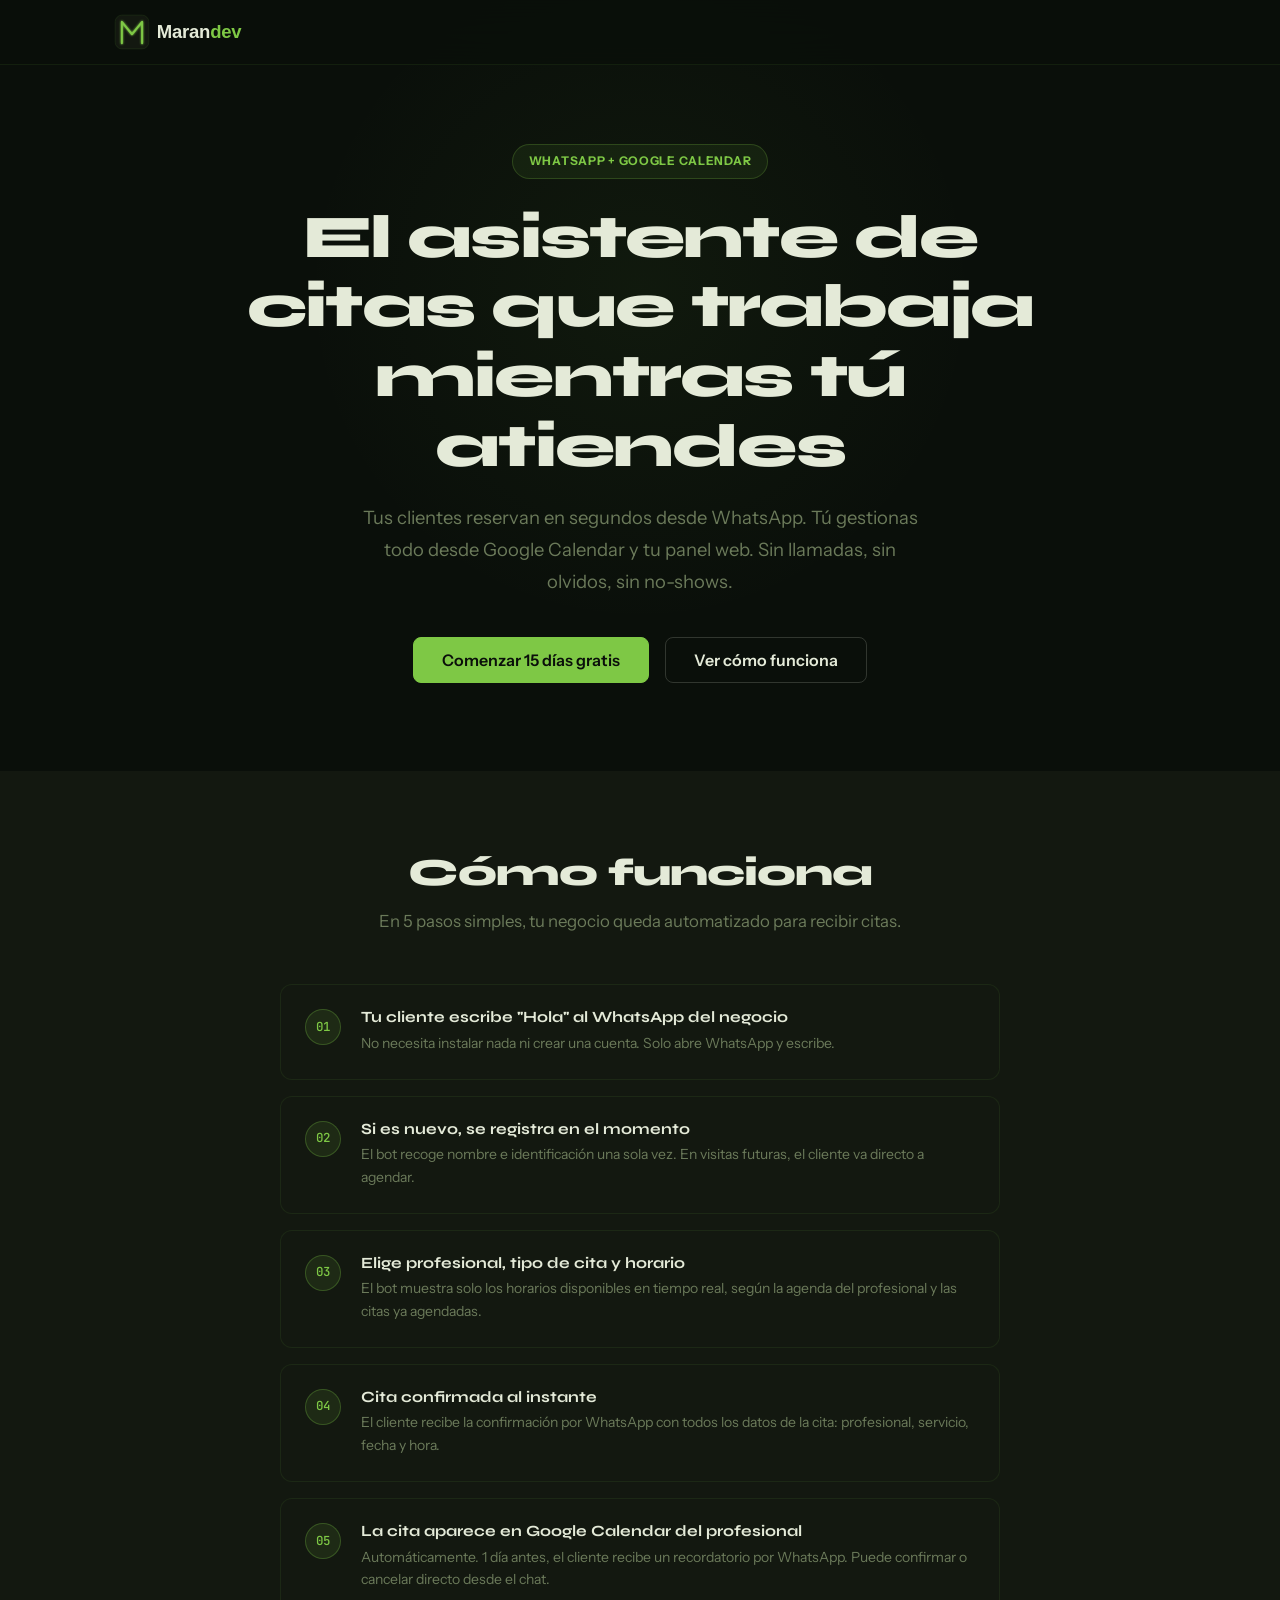
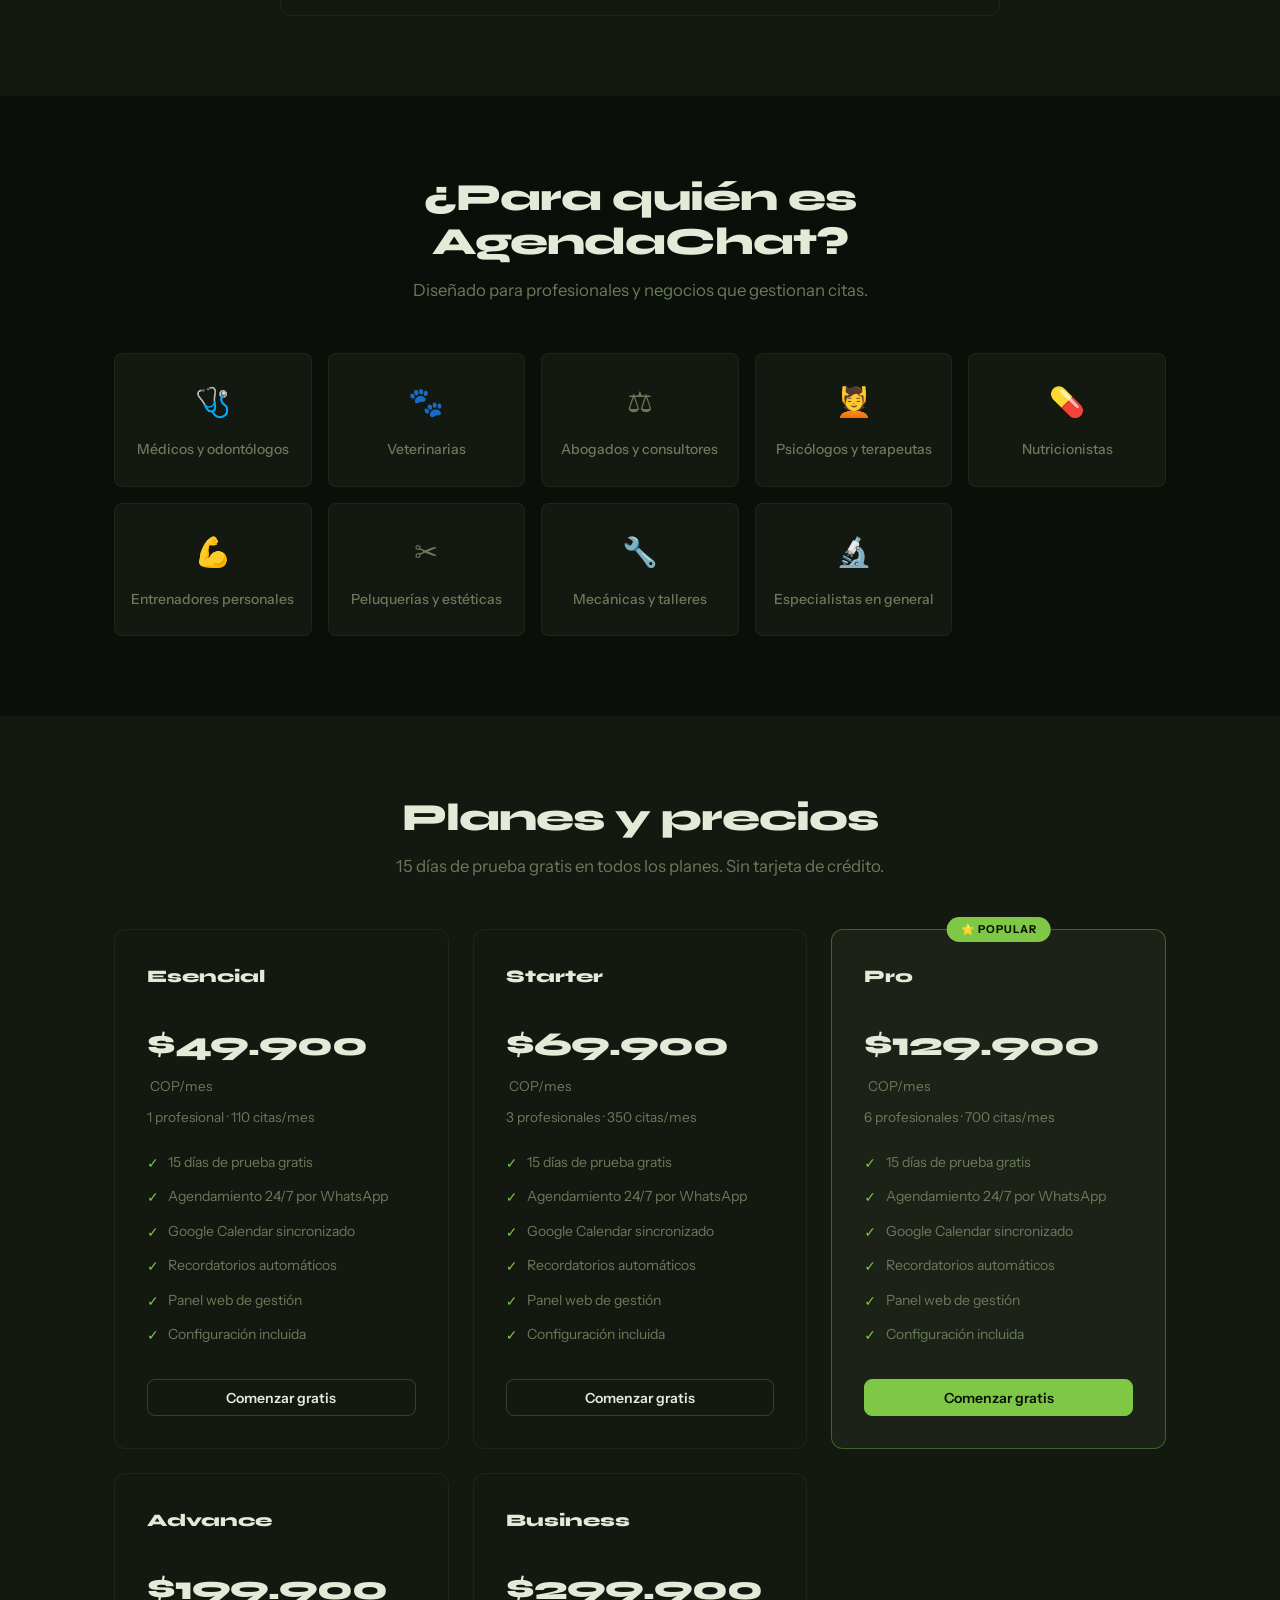
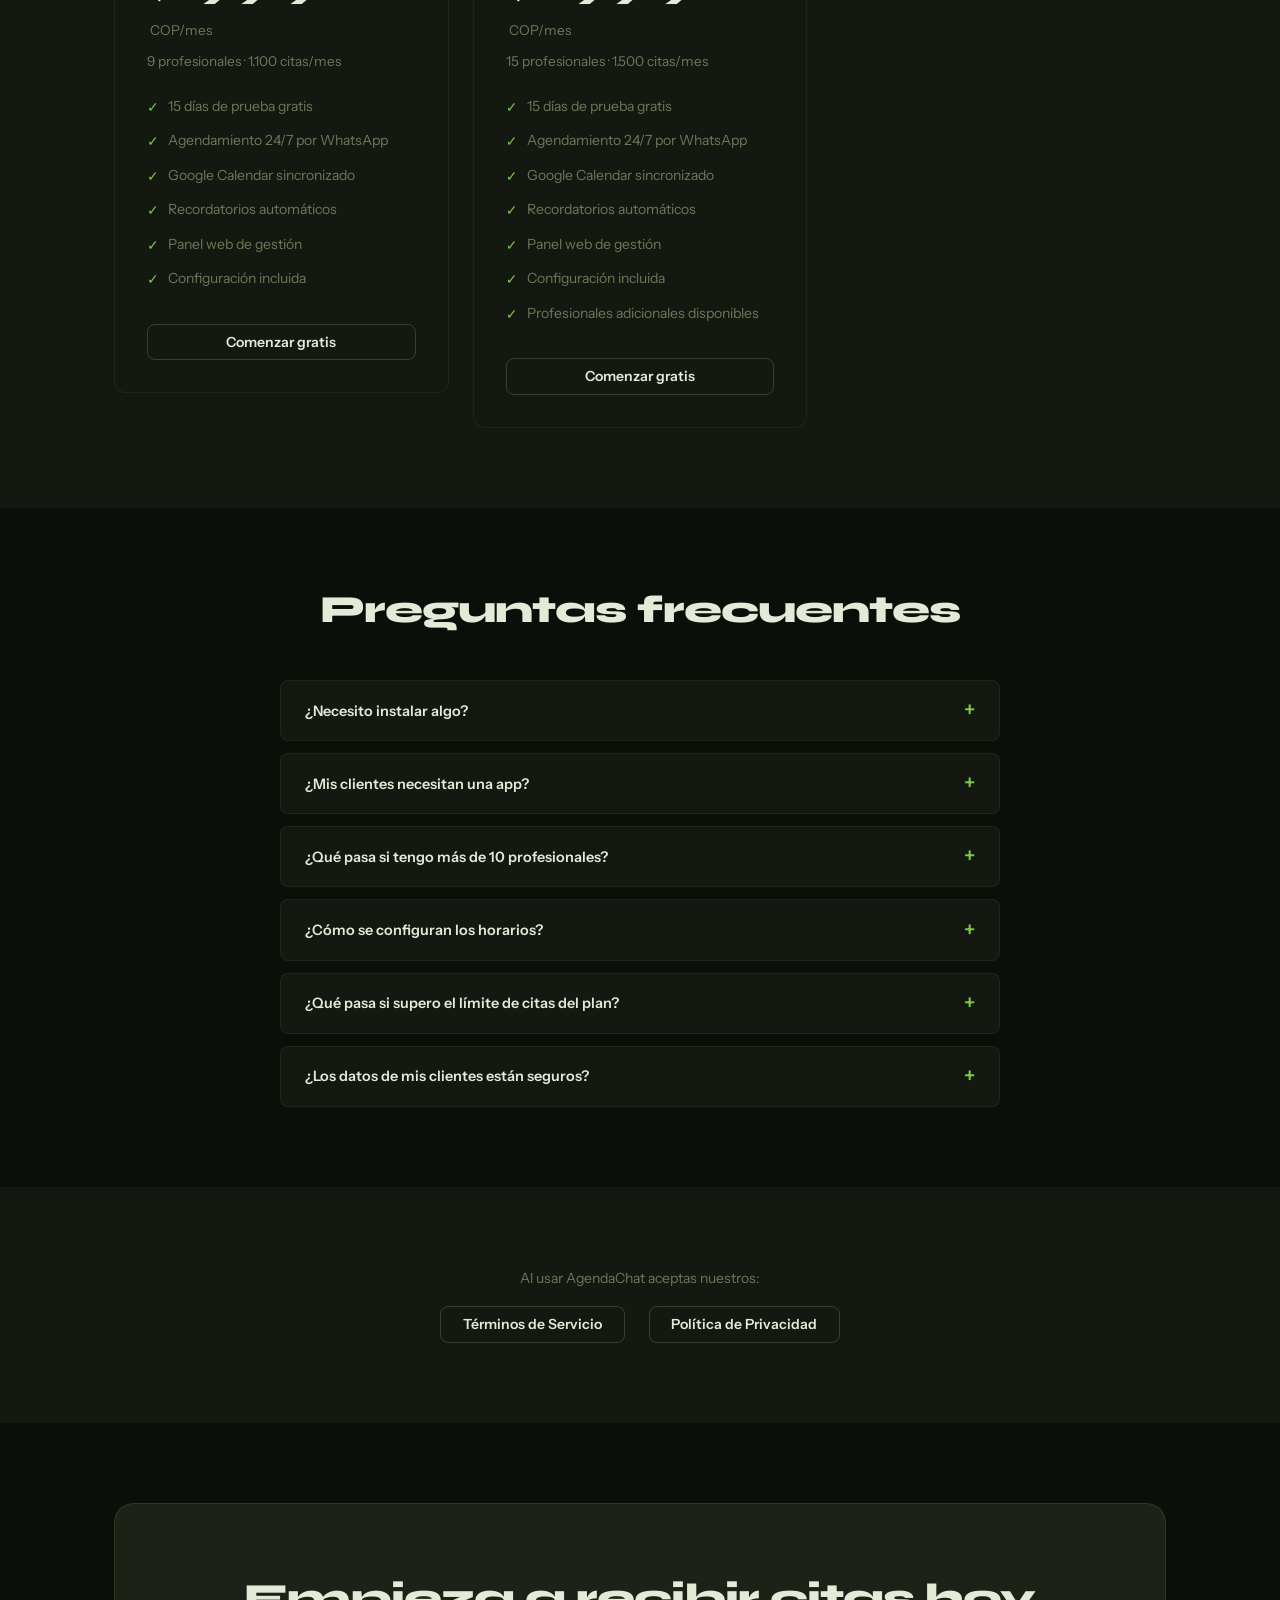
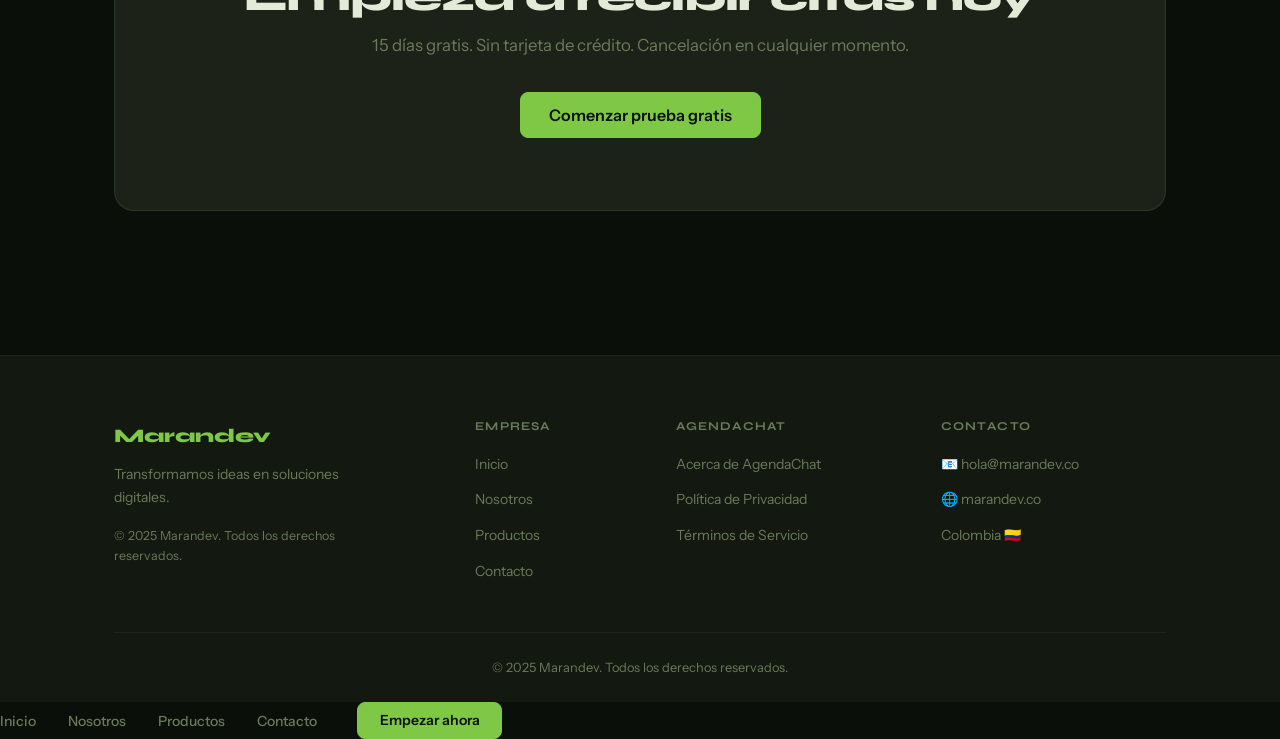
==== commit 90490eb6: "deploy: v73a5f6d" ====
--- a/agendachat/index.html
+++ b/agendachat/index.html
@@ -8,7 +8,7 @@
   <link rel="preconnect" href="https://fonts.googleapis.com">
   <link rel="preconnect" href="https://fonts.gstatic.com" crossorigin>
   <link href="https://fonts.googleapis.com/css2?family=Instrument+Sans:ital,wght@0,400;0,500;0,600;1,400&family=JetBrains+Mono:wght@400;500&family=Syne:wght@700;800&display=swap" rel="stylesheet">
-  <link rel="stylesheet" href="../css/style.css">
+  <link rel="stylesheet" href="../css/style.css?v=73a5f6d">
   <link rel="icon" type="image/svg+xml" href="/favicon.svg">
 </head>
 <body>
@@ -41,7 +41,7 @@
       <h1 class="fade-up d1">El asistente de citas que trabaja<br>mientras tú atiendes</h1>
       <p class="hero-sub fade-up d2">Tus clientes reservan en segundos desde WhatsApp. Tú gestionas todo desde Google Calendar y tu panel web. Sin llamadas, sin olvidos, sin no-shows.</p>
       <div class="hero-actions fade-up d3">
-        <a href="../contacto.html" class="btn btn-primary btn-lg">Comenzar 15 días gratis</a>
+        <a href="../contacto.html?from=agendachat" class="btn btn-primary btn-lg">Comenzar 15 días gratis</a>
         <a href="#como-funciona" class="btn btn-outline btn-lg">Ver cómo funciona</a>
       </div>
     </div>
@@ -169,7 +169,7 @@
             <li class="plan-feature"><span class="plan-check">✓</span> Panel web de gestión</li>
             <li class="plan-feature"><span class="plan-check">✓</span> Configuración incluida</li>
           </ul>
-          <a href="../contacto.html" class="btn btn-outline">Comenzar gratis</a>
+          <a href="../contacto.html?from=agendachat&plan=Esencial" class="btn btn-outline">Comenzar gratis</a>
         </div>
 
         <!-- Starter -->
@@ -188,7 +188,7 @@
             <li class="plan-feature"><span class="plan-check">✓</span> Panel web de gestión</li>
             <li class="plan-feature"><span class="plan-check">✓</span> Configuración incluida</li>
           </ul>
-          <a href="../contacto.html" class="btn btn-outline">Comenzar gratis</a>
+          <a href="../contacto.html?from=agendachat&plan=Starter" class="btn btn-outline">Comenzar gratis</a>
         </div>
 
         <!-- Pro -->
@@ -208,7 +208,7 @@
             <li class="plan-feature"><span class="plan-check">✓</span> Panel web de gestión</li>
             <li class="plan-feature"><span class="plan-check">✓</span> Configuración incluida</li>
           </ul>
-          <a href="../contacto.html" class="btn btn-primary">Comenzar gratis</a>
+          <a href="../contacto.html?from=agendachat&plan=Pro" class="btn btn-primary">Comenzar gratis</a>
         </div>
 
         <!-- Advance -->
@@ -227,7 +227,7 @@
             <li class="plan-feature"><span class="plan-check">✓</span> Panel web de gestión</li>
             <li class="plan-feature"><span class="plan-check">✓</span> Configuración incluida</li>
           </ul>
-          <a href="../contacto.html" class="btn btn-outline">Comenzar gratis</a>
+          <a href="../contacto.html?from=agendachat&plan=Advance" class="btn btn-outline">Comenzar gratis</a>
         </div>
 
         <!-- Business -->
@@ -247,7 +247,7 @@
             <li class="plan-feature"><span class="plan-check">✓</span> Configuración incluida</li>
             <li class="plan-feature"><span class="plan-check">✓</span> Profesionales adicionales disponibles</li>
           </ul>
-          <a href="../contacto.html" class="btn btn-outline">Comenzar gratis</a>
+          <a href="../contacto.html?from=agendachat&plan=Business" class="btn btn-outline">Comenzar gratis</a>
         </div>
 
       </div>
@@ -357,7 +357,7 @@
       <div class="cta-banner fade-up">
         <h2>Empieza a recibir citas hoy</h2>
         <p>15 días gratis. Sin tarjeta de crédito. Cancelación en cualquier momento.</p>
-        <a href="../contacto.html" class="btn btn-primary btn-lg">Comenzar prueba gratis</a>
+        <a href="../contacto.html?from=agendachat" class="btn btn-primary btn-lg">Comenzar prueba gratis</a>
       </div>
     </div>
   </section>
@@ -405,6 +405,6 @@
   </div>
 </footer>
 
-<script src="../js/main.js"></script>
+<script src="../js/main.js?v=73a5f6d"></script>
 </body>
 </html>
--- a/css/style.css
+++ b/css/style.css
@@ -1107,6 +1107,7 @@
     position: fixed;
     top: 64px;
     left: 0; right: 0; bottom: 0;
+    z-index: 999;
     background: var(--bg);
     flex-direction: column;
     align-items: stretch;
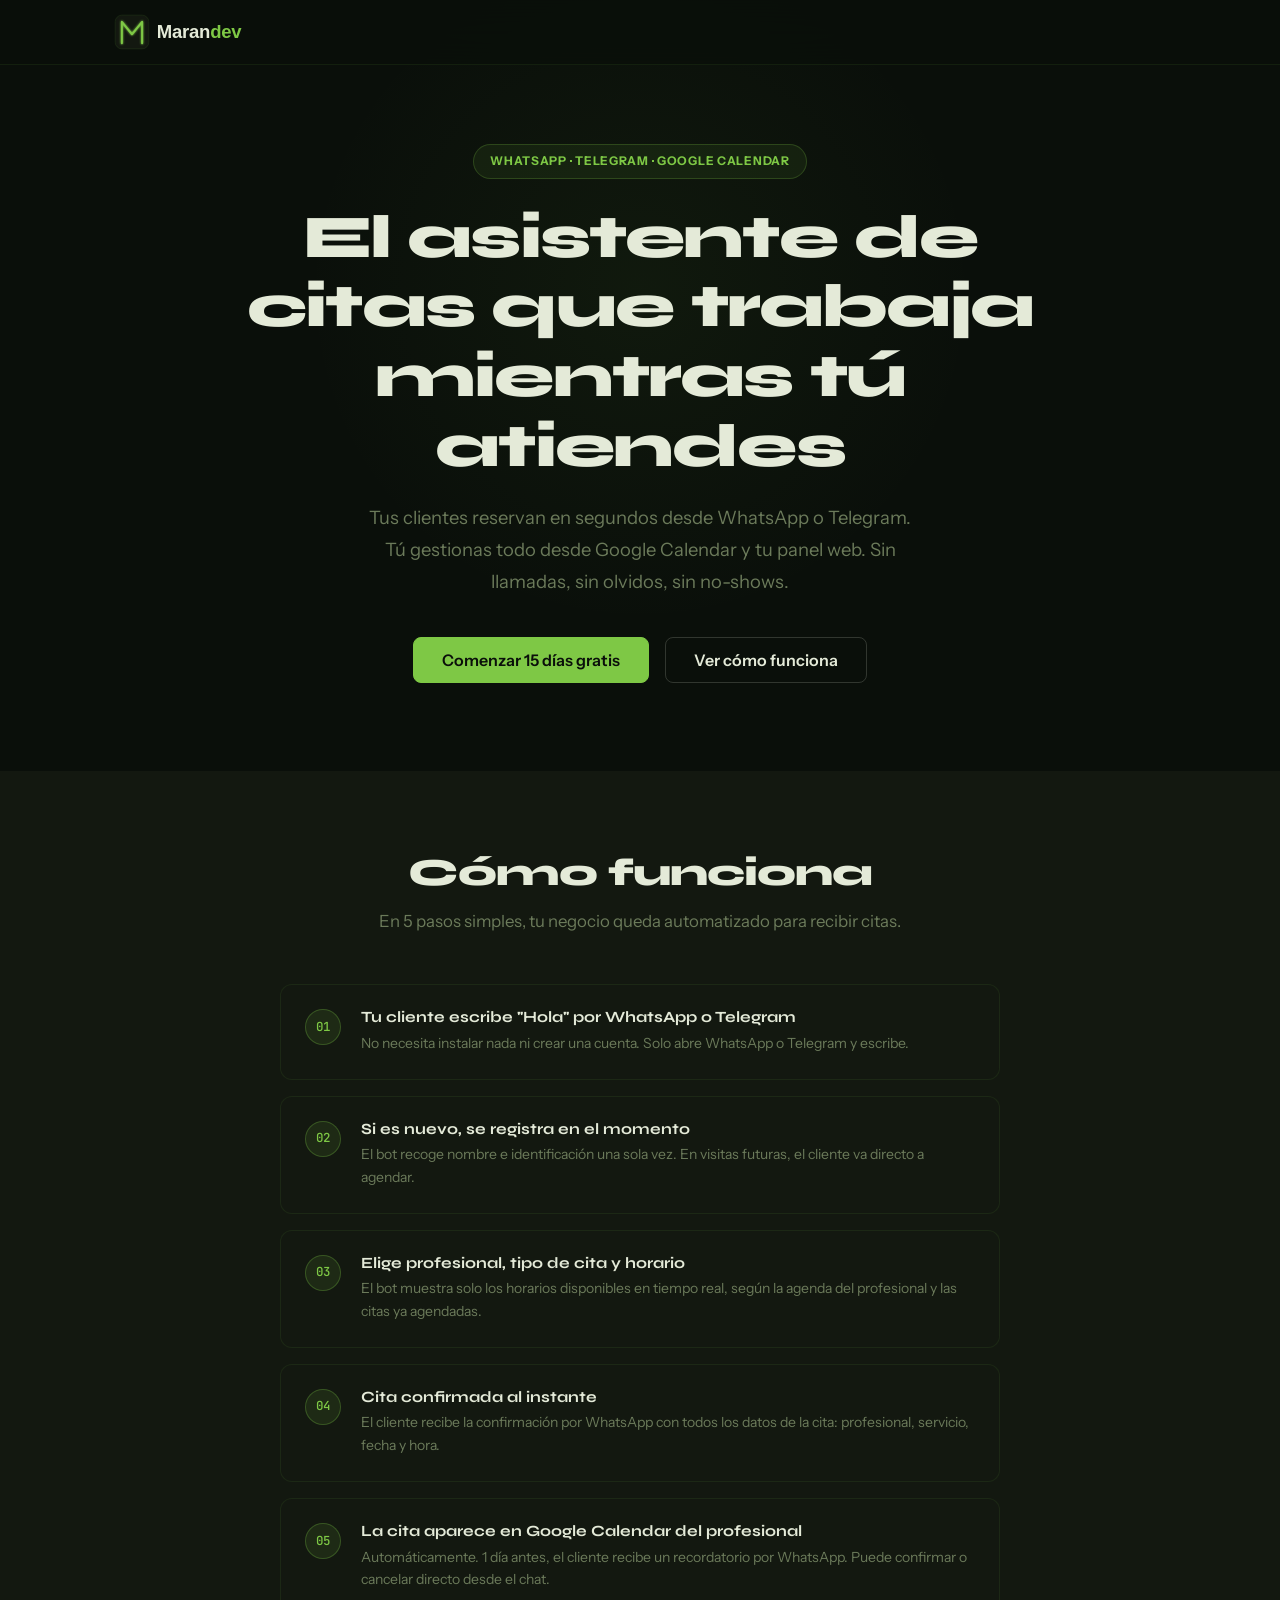
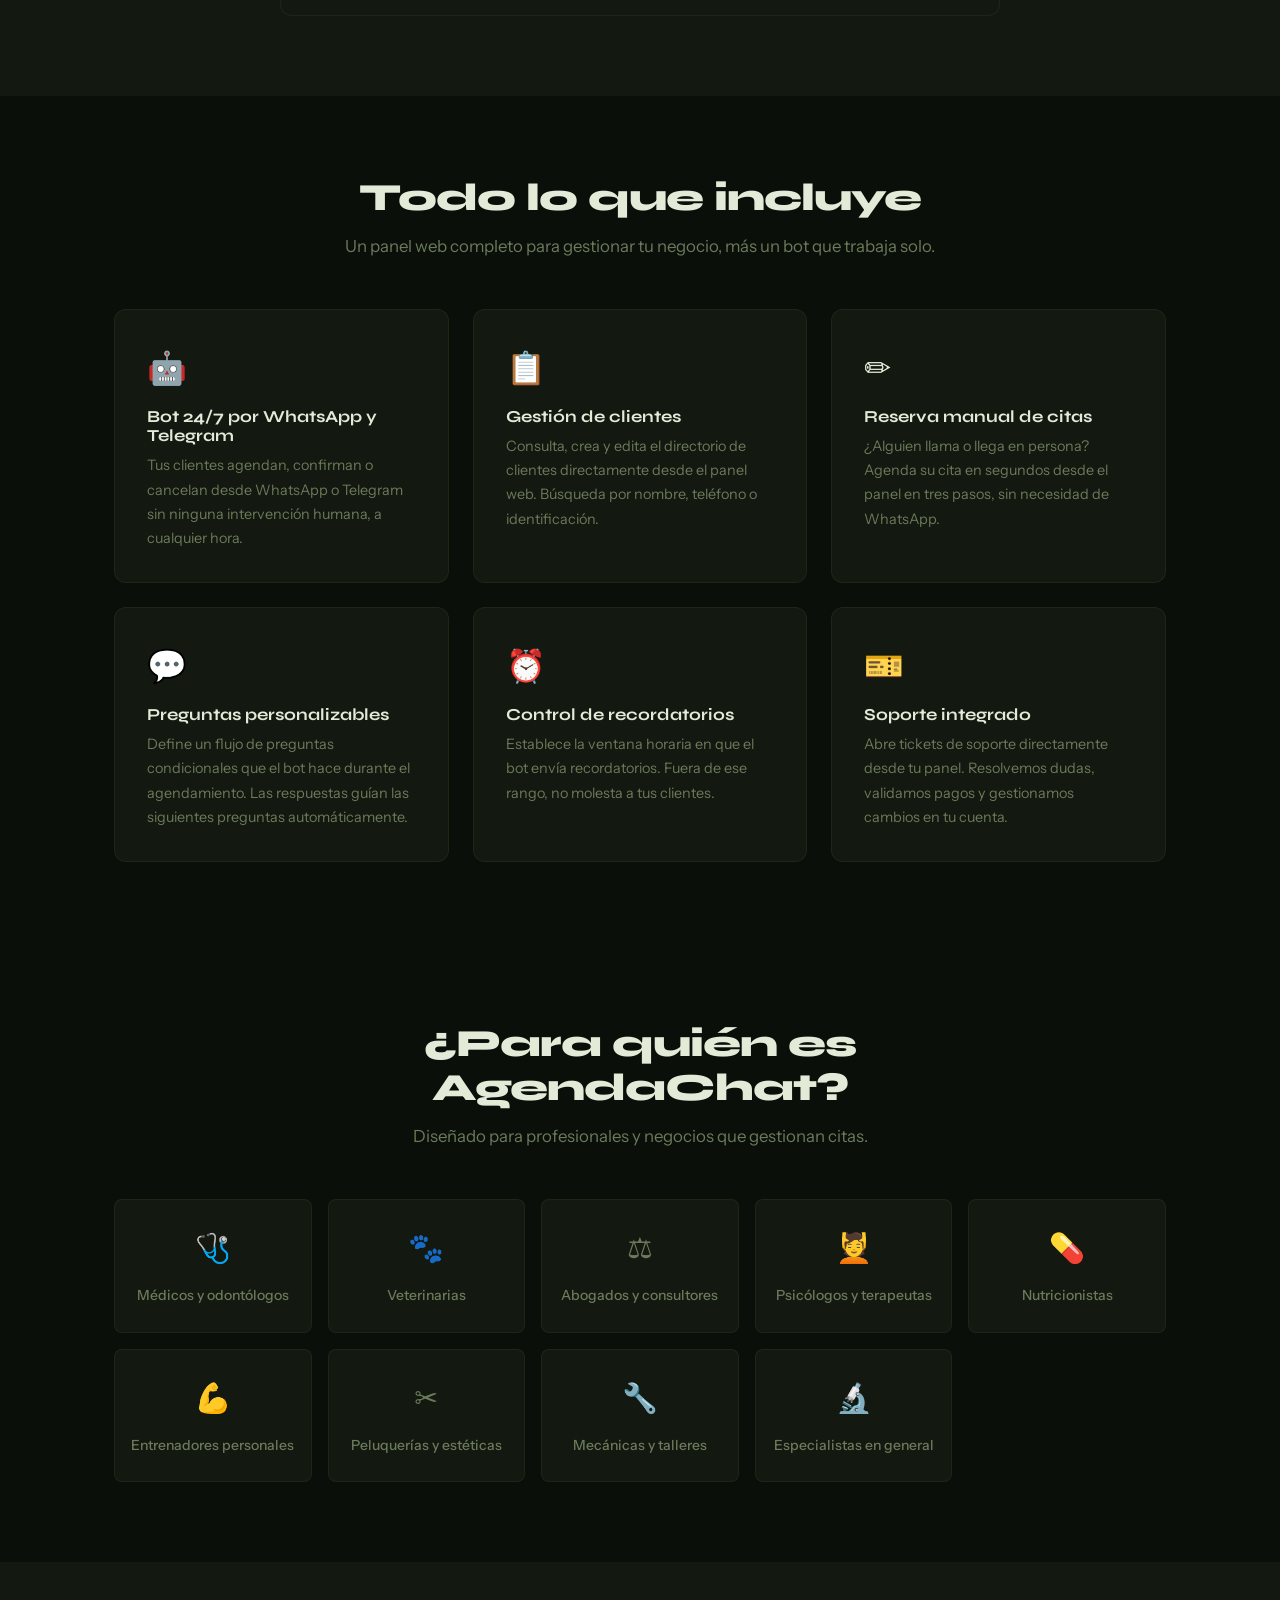
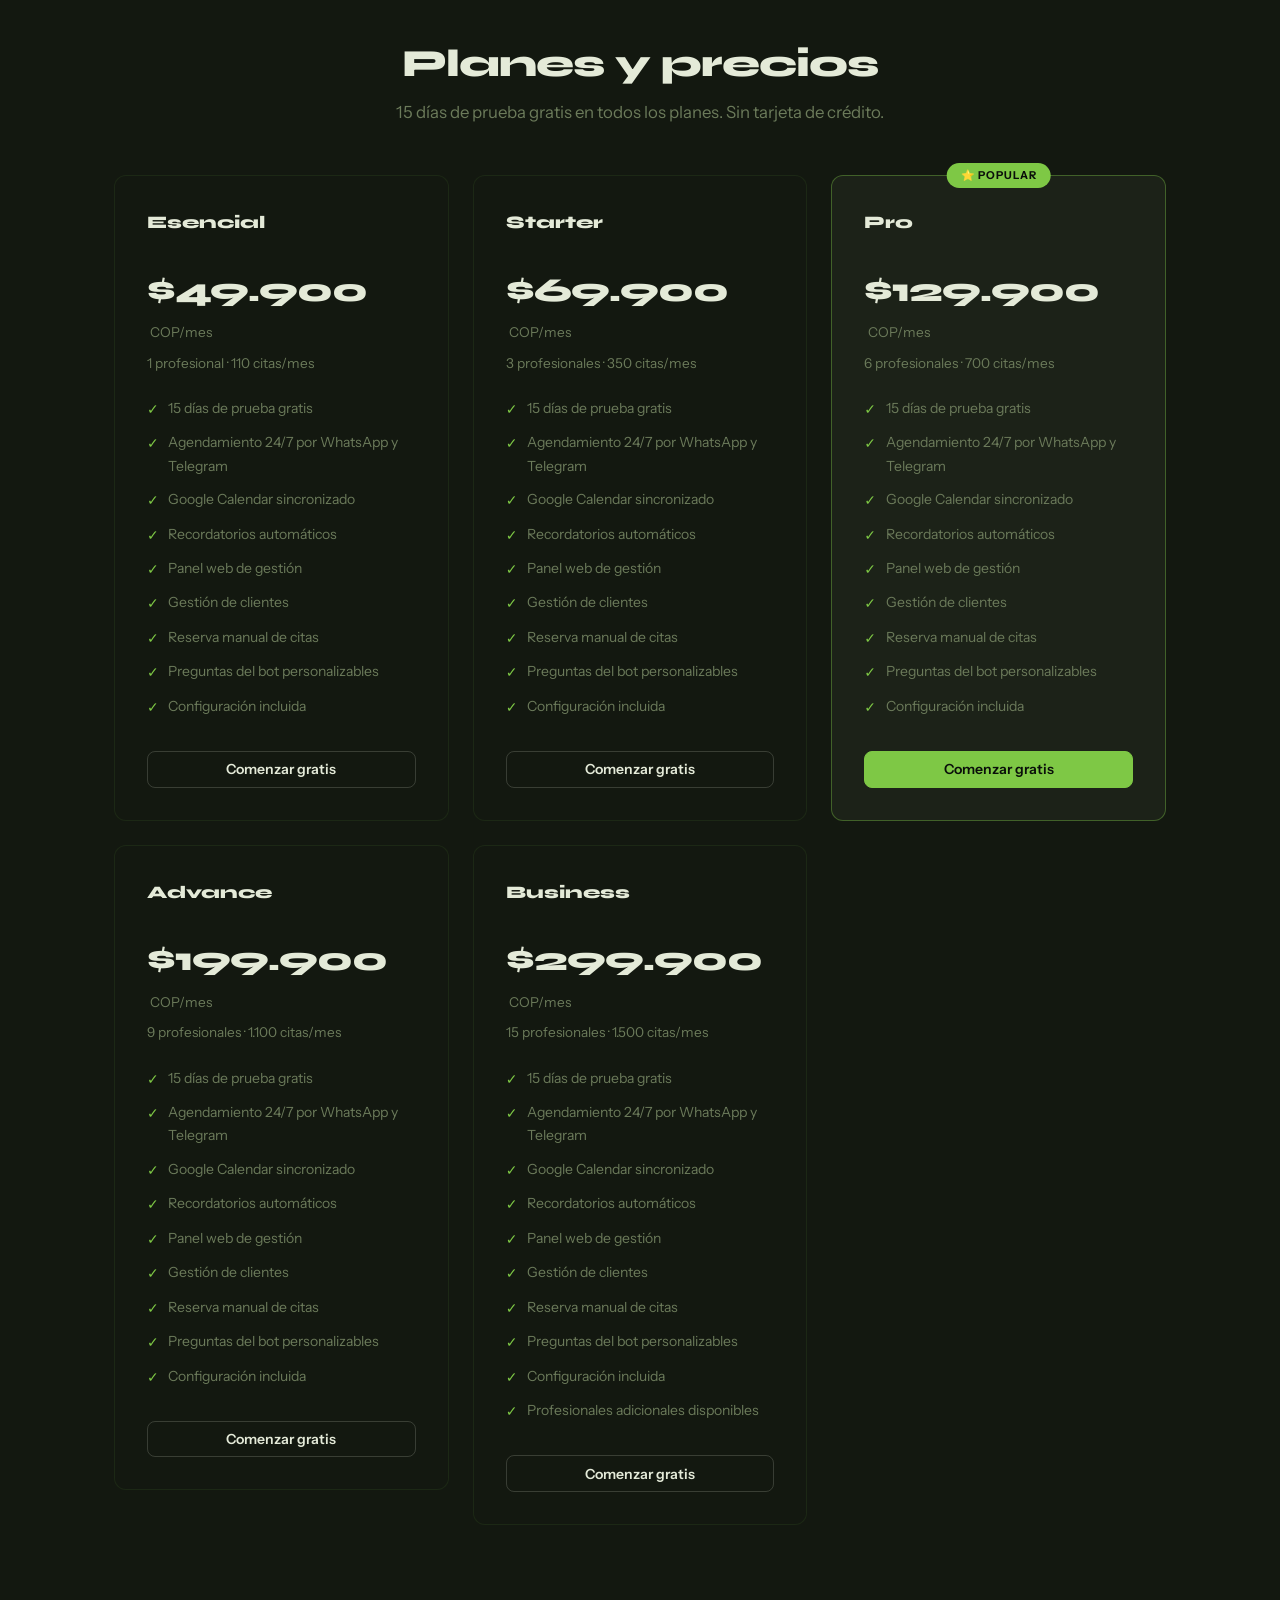
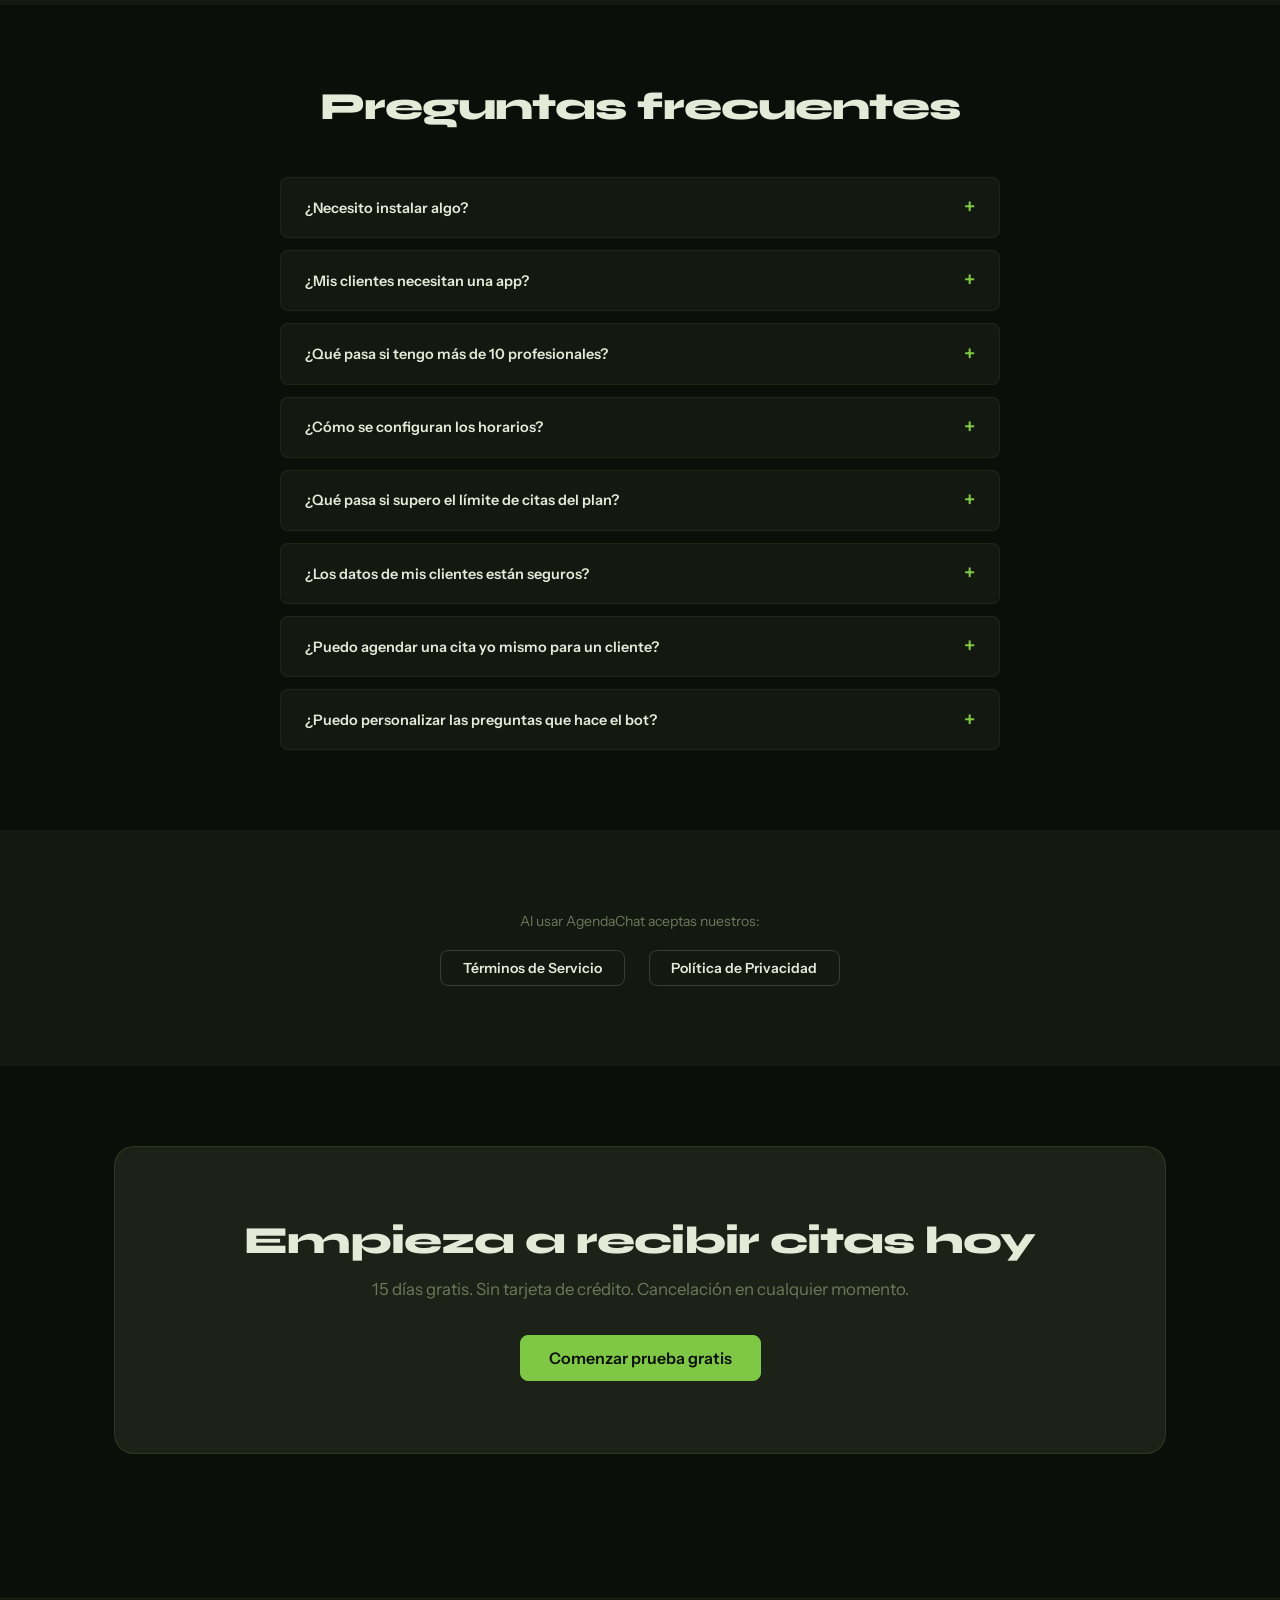
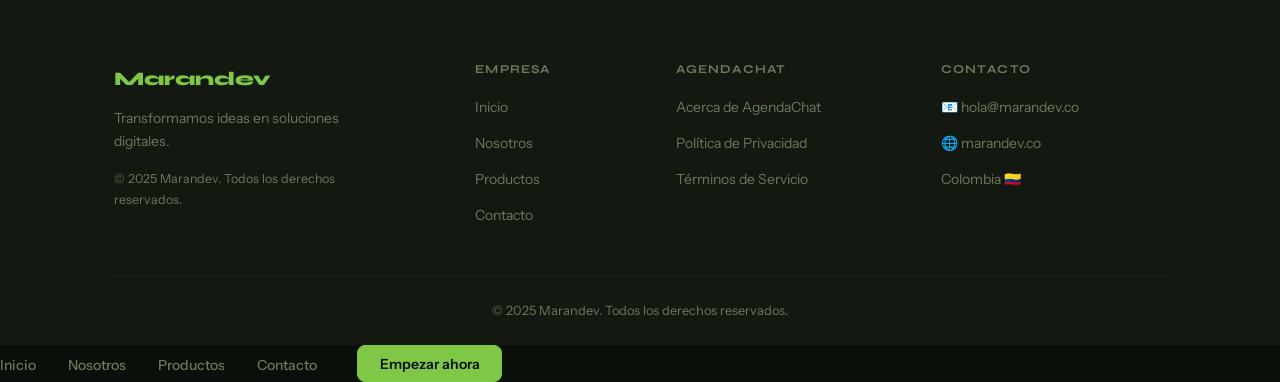
==== commit 481b130c: "deploy: v08cbc51" ====
--- a/agendachat/index.html
+++ b/agendachat/index.html
@@ -8,7 +8,7 @@
   <link rel="preconnect" href="https://fonts.googleapis.com">
   <link rel="preconnect" href="https://fonts.gstatic.com" crossorigin>
   <link href="https://fonts.googleapis.com/css2?family=Instrument+Sans:ital,wght@0,400;0,500;0,600;1,400&family=JetBrains+Mono:wght@400;500&family=Syne:wght@700;800&display=swap" rel="stylesheet">
-  <link rel="stylesheet" href="../css/style.css?v=73a5f6d">
+  <link rel="stylesheet" href="../css/style.css?v=08cbc51">
   <link rel="icon" type="image/svg+xml" href="/favicon.svg">
 </head>
 <body>
@@ -37,9 +37,9 @@
   <!-- HERO -->
   <section class="hero">
     <div class="container">
-      <div class="hero-badge fade-up">WhatsApp + Google Calendar</div>
+      <div class="hero-badge fade-up">WhatsApp · Telegram · Google Calendar</div>
       <h1 class="fade-up d1">El asistente de citas que trabaja<br>mientras tú atiendes</h1>
-      <p class="hero-sub fade-up d2">Tus clientes reservan en segundos desde WhatsApp. Tú gestionas todo desde Google Calendar y tu panel web. Sin llamadas, sin olvidos, sin no-shows.</p>
+      <p class="hero-sub fade-up d2">Tus clientes reservan en segundos desde WhatsApp o Telegram. Tú gestionas todo desde Google Calendar y tu panel web. Sin llamadas, sin olvidos, sin no-shows.</p>
       <div class="hero-actions fade-up d3">
         <a href="../contacto.html?from=agendachat" class="btn btn-primary btn-lg">Comenzar 15 días gratis</a>
         <a href="#como-funciona" class="btn btn-outline btn-lg">Ver cómo funciona</a>
@@ -58,8 +58,8 @@
         <div class="step fade-up d1">
           <div class="step-num">01</div>
           <div class="step-content">
-            <h4>Tu cliente escribe "Hola" al WhatsApp del negocio</h4>
-            <p>No necesita instalar nada ni crear una cuenta. Solo abre WhatsApp y escribe.</p>
+            <h4>Tu cliente escribe "Hola" por WhatsApp o Telegram</h4>
+            <p>No necesita instalar nada ni crear una cuenta. Solo abre WhatsApp o Telegram y escribe.</p>
           </div>
         </div>
         <div class="step fade-up d2">
@@ -90,6 +90,55 @@
             <p>Automáticamente. 1 día antes, el cliente recibe un recordatorio por WhatsApp. Puede confirmar o cancelar directo desde el chat.</p>
           </div>
         </div>
+      </div>
+    </div>
+  </section>
+
+  <!-- FUNCIONALIDADES -->
+  <section class="section">
+    <div class="container">
+      <div class="section-header fade-up">
+        <h2 class="section-title">Todo lo que incluye</h2>
+        <p class="section-sub">Un panel web completo para gestionar tu negocio, más un bot que trabaja solo.</p>
+      </div>
+      <div class="grid-3 fade-up d1">
+
+        <div class="card">
+          <div style="font-size:2rem;margin-bottom:0.75rem">🤖</div>
+          <h3 class="card-title">Bot 24/7 por WhatsApp y Telegram</h3>
+          <p class="card-text">Tus clientes agendan, confirman o cancelan desde WhatsApp o Telegram sin ninguna intervención humana, a cualquier hora.</p>
+        </div>
+
+        <div class="card">
+          <div style="font-size:2rem;margin-bottom:0.75rem">📋</div>
+          <h3 class="card-title">Gestión de clientes</h3>
+          <p class="card-text">Consulta, crea y edita el directorio de clientes directamente desde el panel web. Búsqueda por nombre, teléfono o identificación.</p>
+        </div>
+
+        <div class="card">
+          <div style="font-size:2rem;margin-bottom:0.75rem">✏️</div>
+          <h3 class="card-title">Reserva manual de citas</h3>
+          <p class="card-text">¿Alguien llama o llega en persona? Agenda su cita en segundos desde el panel en tres pasos, sin necesidad de WhatsApp.</p>
+        </div>
+
+        <div class="card">
+          <div style="font-size:2rem;margin-bottom:0.75rem">💬</div>
+          <h3 class="card-title">Preguntas personalizables</h3>
+          <p class="card-text">Define un flujo de preguntas condicionales que el bot hace durante el agendamiento. Las respuestas guían las siguientes preguntas automáticamente.</p>
+        </div>
+
+        <div class="card">
+          <div style="font-size:2rem;margin-bottom:0.75rem">⏰</div>
+          <h3 class="card-title">Control de recordatorios</h3>
+          <p class="card-text">Establece la ventana horaria en que el bot envía recordatorios. Fuera de ese rango, no molesta a tus clientes.</p>
+        </div>
+
+        <div class="card">
+          <div style="font-size:2rem;margin-bottom:0.75rem">🎫</div>
+          <h3 class="card-title">Soporte integrado</h3>
+          <p class="card-text">Abre tickets de soporte directamente desde tu panel. Resolvemos dudas, validamos pagos y gestionamos cambios en tu cuenta.</p>
+        </div>
+
       </div>
     </div>
   </section>
@@ -163,10 +212,13 @@
           <p class="plan-desc">1 profesional · 110 citas/mes</p>
           <ul class="plan-features">
             <li class="plan-feature"><span class="plan-check">✓</span> 15 días de prueba gratis</li>
-            <li class="plan-feature"><span class="plan-check">✓</span> Agendamiento 24/7 por WhatsApp</li>
+            <li class="plan-feature"><span class="plan-check">✓</span> Agendamiento 24/7 por WhatsApp y Telegram</li>
             <li class="plan-feature"><span class="plan-check">✓</span> Google Calendar sincronizado</li>
             <li class="plan-feature"><span class="plan-check">✓</span> Recordatorios automáticos</li>
             <li class="plan-feature"><span class="plan-check">✓</span> Panel web de gestión</li>
+            <li class="plan-feature"><span class="plan-check">✓</span> Gestión de clientes</li>
+            <li class="plan-feature"><span class="plan-check">✓</span> Reserva manual de citas</li>
+            <li class="plan-feature"><span class="plan-check">✓</span> Preguntas del bot personalizables</li>
             <li class="plan-feature"><span class="plan-check">✓</span> Configuración incluida</li>
           </ul>
           <a href="../contacto.html?from=agendachat&plan=Esencial" class="btn btn-outline">Comenzar gratis</a>
@@ -182,10 +234,13 @@
           <p class="plan-desc">3 profesionales · 350 citas/mes</p>
           <ul class="plan-features">
             <li class="plan-feature"><span class="plan-check">✓</span> 15 días de prueba gratis</li>
-            <li class="plan-feature"><span class="plan-check">✓</span> Agendamiento 24/7 por WhatsApp</li>
+            <li class="plan-feature"><span class="plan-check">✓</span> Agendamiento 24/7 por WhatsApp y Telegram</li>
             <li class="plan-feature"><span class="plan-check">✓</span> Google Calendar sincronizado</li>
             <li class="plan-feature"><span class="plan-check">✓</span> Recordatorios automáticos</li>
             <li class="plan-feature"><span class="plan-check">✓</span> Panel web de gestión</li>
+            <li class="plan-feature"><span class="plan-check">✓</span> Gestión de clientes</li>
+            <li class="plan-feature"><span class="plan-check">✓</span> Reserva manual de citas</li>
+            <li class="plan-feature"><span class="plan-check">✓</span> Preguntas del bot personalizables</li>
             <li class="plan-feature"><span class="plan-check">✓</span> Configuración incluida</li>
           </ul>
           <a href="../contacto.html?from=agendachat&plan=Starter" class="btn btn-outline">Comenzar gratis</a>
@@ -202,10 +257,13 @@
           <p class="plan-desc">6 profesionales · 700 citas/mes</p>
           <ul class="plan-features">
             <li class="plan-feature"><span class="plan-check">✓</span> 15 días de prueba gratis</li>
-            <li class="plan-feature"><span class="plan-check">✓</span> Agendamiento 24/7 por WhatsApp</li>
+            <li class="plan-feature"><span class="plan-check">✓</span> Agendamiento 24/7 por WhatsApp y Telegram</li>
             <li class="plan-feature"><span class="plan-check">✓</span> Google Calendar sincronizado</li>
             <li class="plan-feature"><span class="plan-check">✓</span> Recordatorios automáticos</li>
             <li class="plan-feature"><span class="plan-check">✓</span> Panel web de gestión</li>
+            <li class="plan-feature"><span class="plan-check">✓</span> Gestión de clientes</li>
+            <li class="plan-feature"><span class="plan-check">✓</span> Reserva manual de citas</li>
+            <li class="plan-feature"><span class="plan-check">✓</span> Preguntas del bot personalizables</li>
             <li class="plan-feature"><span class="plan-check">✓</span> Configuración incluida</li>
           </ul>
           <a href="../contacto.html?from=agendachat&plan=Pro" class="btn btn-primary">Comenzar gratis</a>
@@ -221,10 +279,13 @@
           <p class="plan-desc">9 profesionales · 1.100 citas/mes</p>
           <ul class="plan-features">
             <li class="plan-feature"><span class="plan-check">✓</span> 15 días de prueba gratis</li>
-            <li class="plan-feature"><span class="plan-check">✓</span> Agendamiento 24/7 por WhatsApp</li>
+            <li class="plan-feature"><span class="plan-check">✓</span> Agendamiento 24/7 por WhatsApp y Telegram</li>
             <li class="plan-feature"><span class="plan-check">✓</span> Google Calendar sincronizado</li>
             <li class="plan-feature"><span class="plan-check">✓</span> Recordatorios automáticos</li>
             <li class="plan-feature"><span class="plan-check">✓</span> Panel web de gestión</li>
+            <li class="plan-feature"><span class="plan-check">✓</span> Gestión de clientes</li>
+            <li class="plan-feature"><span class="plan-check">✓</span> Reserva manual de citas</li>
+            <li class="plan-feature"><span class="plan-check">✓</span> Preguntas del bot personalizables</li>
             <li class="plan-feature"><span class="plan-check">✓</span> Configuración incluida</li>
           </ul>
           <a href="../contacto.html?from=agendachat&plan=Advance" class="btn btn-outline">Comenzar gratis</a>
@@ -240,10 +301,13 @@
           <p class="plan-desc">15 profesionales · 1.500 citas/mes</p>
           <ul class="plan-features">
             <li class="plan-feature"><span class="plan-check">✓</span> 15 días de prueba gratis</li>
-            <li class="plan-feature"><span class="plan-check">✓</span> Agendamiento 24/7 por WhatsApp</li>
+            <li class="plan-feature"><span class="plan-check">✓</span> Agendamiento 24/7 por WhatsApp y Telegram</li>
             <li class="plan-feature"><span class="plan-check">✓</span> Google Calendar sincronizado</li>
             <li class="plan-feature"><span class="plan-check">✓</span> Recordatorios automáticos</li>
             <li class="plan-feature"><span class="plan-check">✓</span> Panel web de gestión</li>
+            <li class="plan-feature"><span class="plan-check">✓</span> Gestión de clientes</li>
+            <li class="plan-feature"><span class="plan-check">✓</span> Reserva manual de citas</li>
+            <li class="plan-feature"><span class="plan-check">✓</span> Preguntas del bot personalizables</li>
             <li class="plan-feature"><span class="plan-check">✓</span> Configuración incluida</li>
             <li class="plan-feature"><span class="plan-check">✓</span> Profesionales adicionales disponibles</li>
           </ul>
@@ -281,7 +345,7 @@
           </button>
           <div class="faq-answer">
             <div class="faq-answer-inner">
-              No. Solo necesitan WhatsApp, que prácticamente todos tienen instalado en su teléfono. El proceso es completamente natural: abren un chat y el bot los guía.
+              No. Solo necesitan WhatsApp o Telegram, que prácticamente todos tienen instalado en su teléfono. El proceso es completamente natural: abren un chat y el bot los guía.
             </div>
           </div>
         </div>
@@ -330,6 +394,30 @@
           <div class="faq-answer">
             <div class="faq-answer-inner">
               Sí. Implementamos medidas de seguridad técnicas y organizativas para proteger la información. Para más detalles, consulta nuestra <a href="privacidad.html" style="color:var(--green)">Política de Privacidad</a>.
+            </div>
+          </div>
+        </div>
+
+        <div class="faq-item">
+          <button class="faq-question" aria-expanded="false">
+            ¿Puedo agendar una cita yo mismo para un cliente?
+            <span class="faq-icon">+</span>
+          </button>
+          <div class="faq-answer">
+            <div class="faq-answer-inner">
+              Sí. Desde el panel web puedes crear citas manualmente en tres pasos: seleccionas el servicio y profesional, eliges el horario disponible y asocias al cliente (existente o nuevo). Es ideal para cuando alguien llama o llega directamente al local.
+            </div>
+          </div>
+        </div>
+
+        <div class="faq-item">
+          <button class="faq-question" aria-expanded="false">
+            ¿Puedo personalizar las preguntas que hace el bot?
+            <span class="faq-icon">+</span>
+          </button>
+          <div class="faq-answer">
+            <div class="faq-answer-inner">
+              Sí. Puedes crear un flujo de preguntas condicionales que el bot aplica durante el agendamiento. Por ejemplo, después de que el cliente elige un servicio, el bot puede preguntar información adicional relevante, con preguntas de seguimiento según la respuesta. Lo configuramos contigo en el onboarding.
             </div>
           </div>
         </div>
@@ -405,6 +493,6 @@
   </div>
 </footer>
 
-<script src="../js/main.js?v=73a5f6d"></script>
+<script src="../js/main.js?v=08cbc51"></script>
 </body>
 </html>
